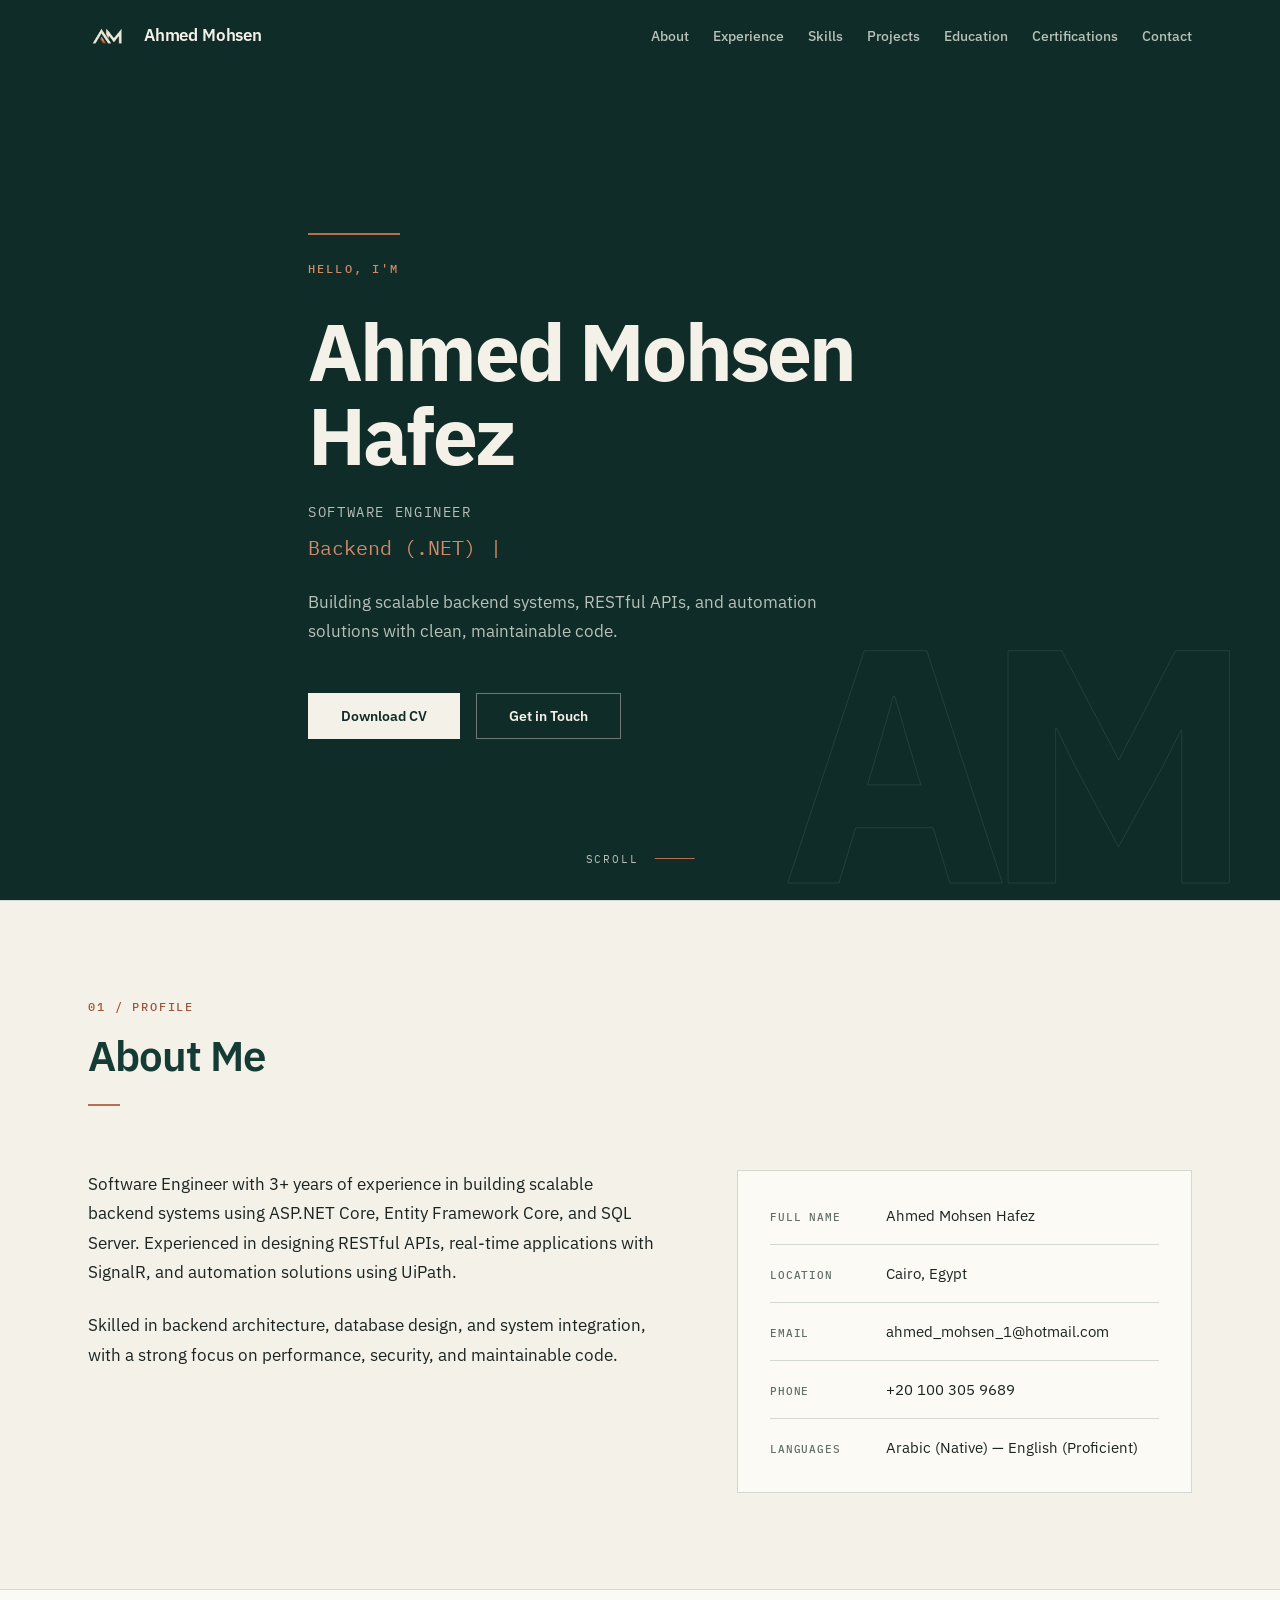
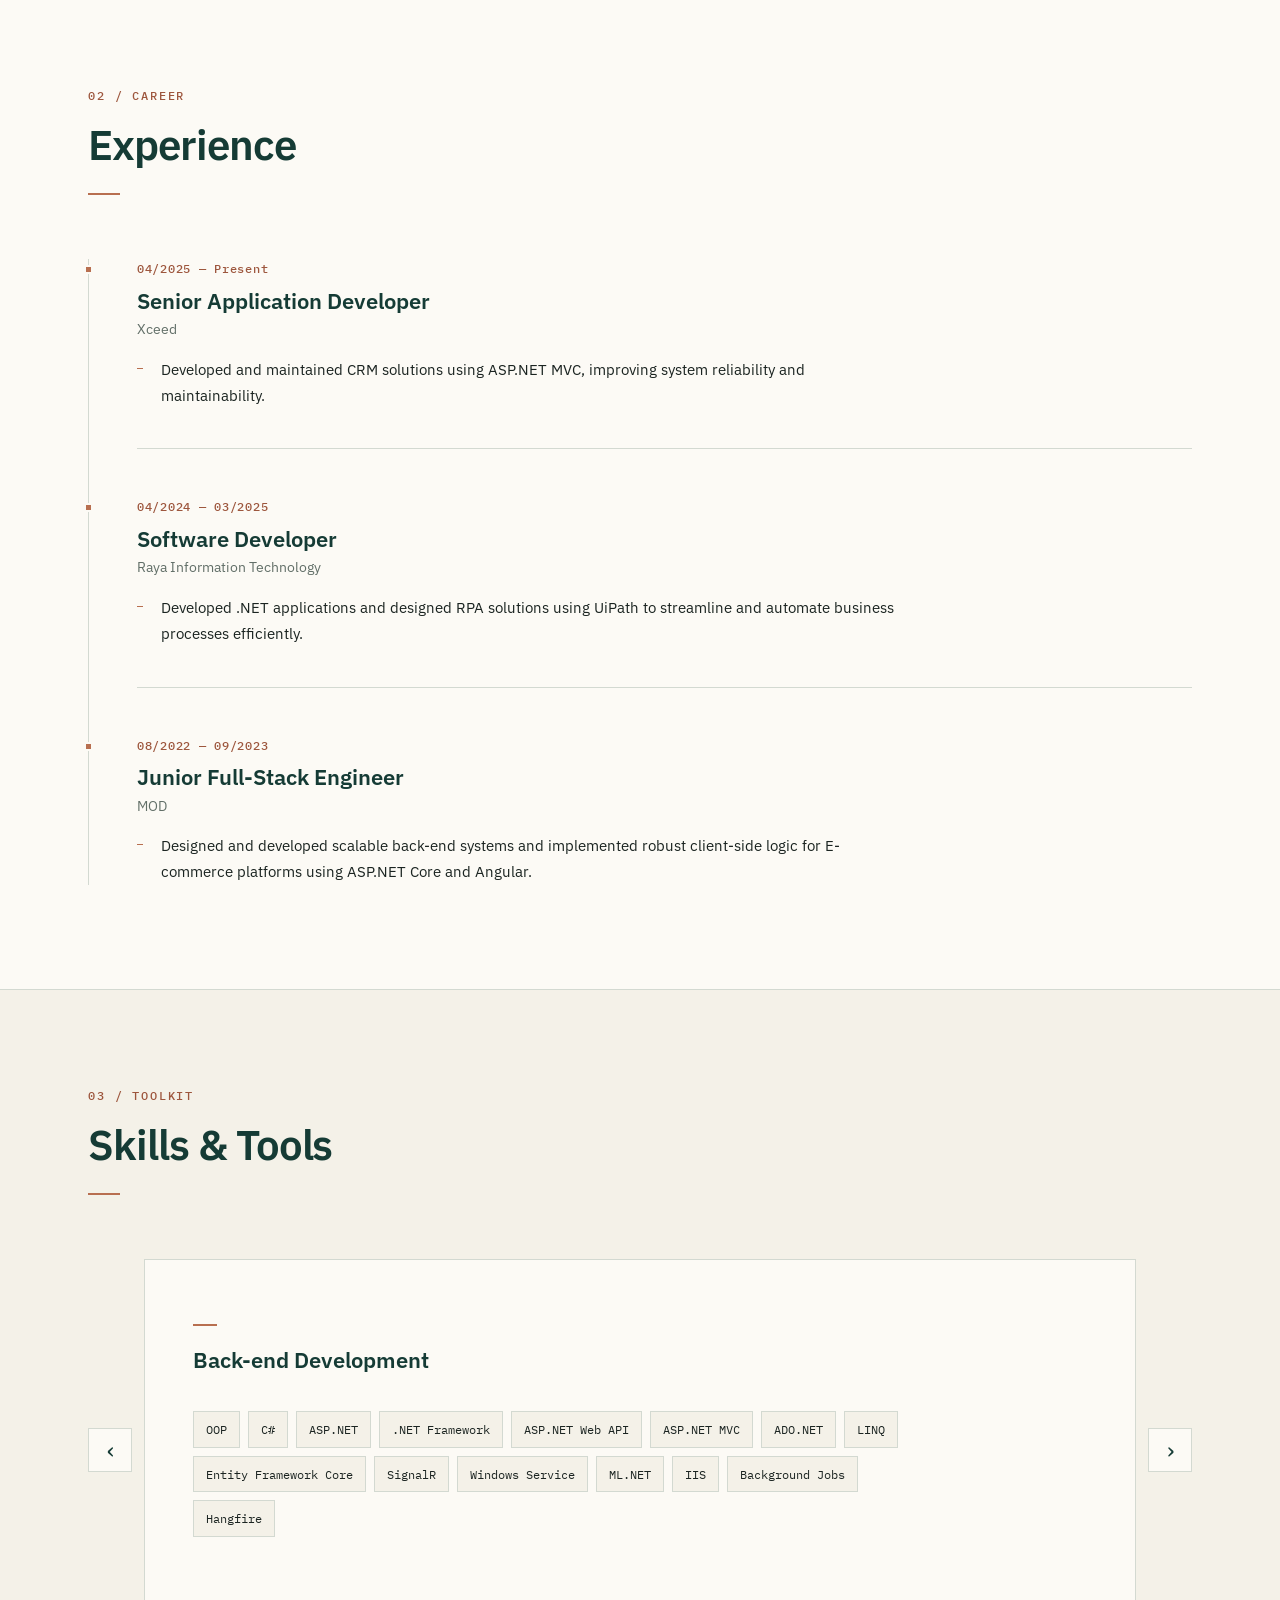
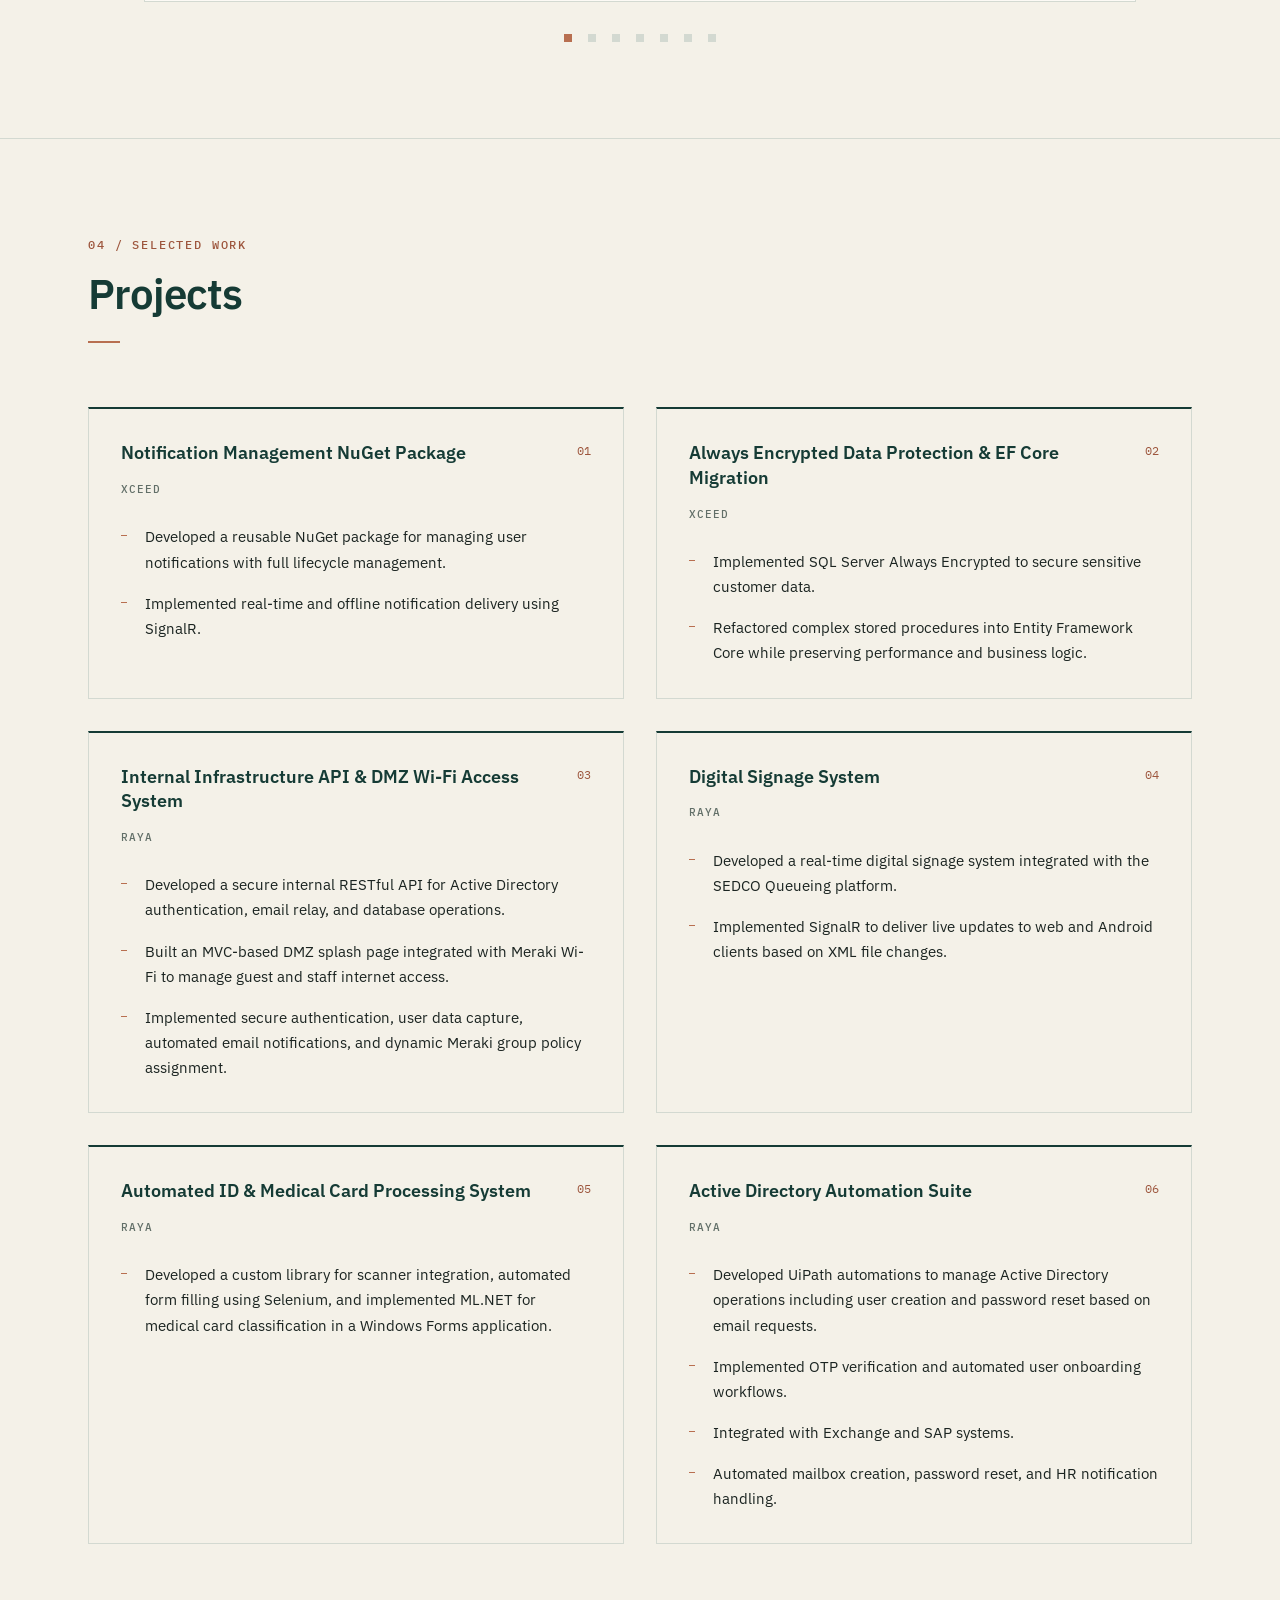
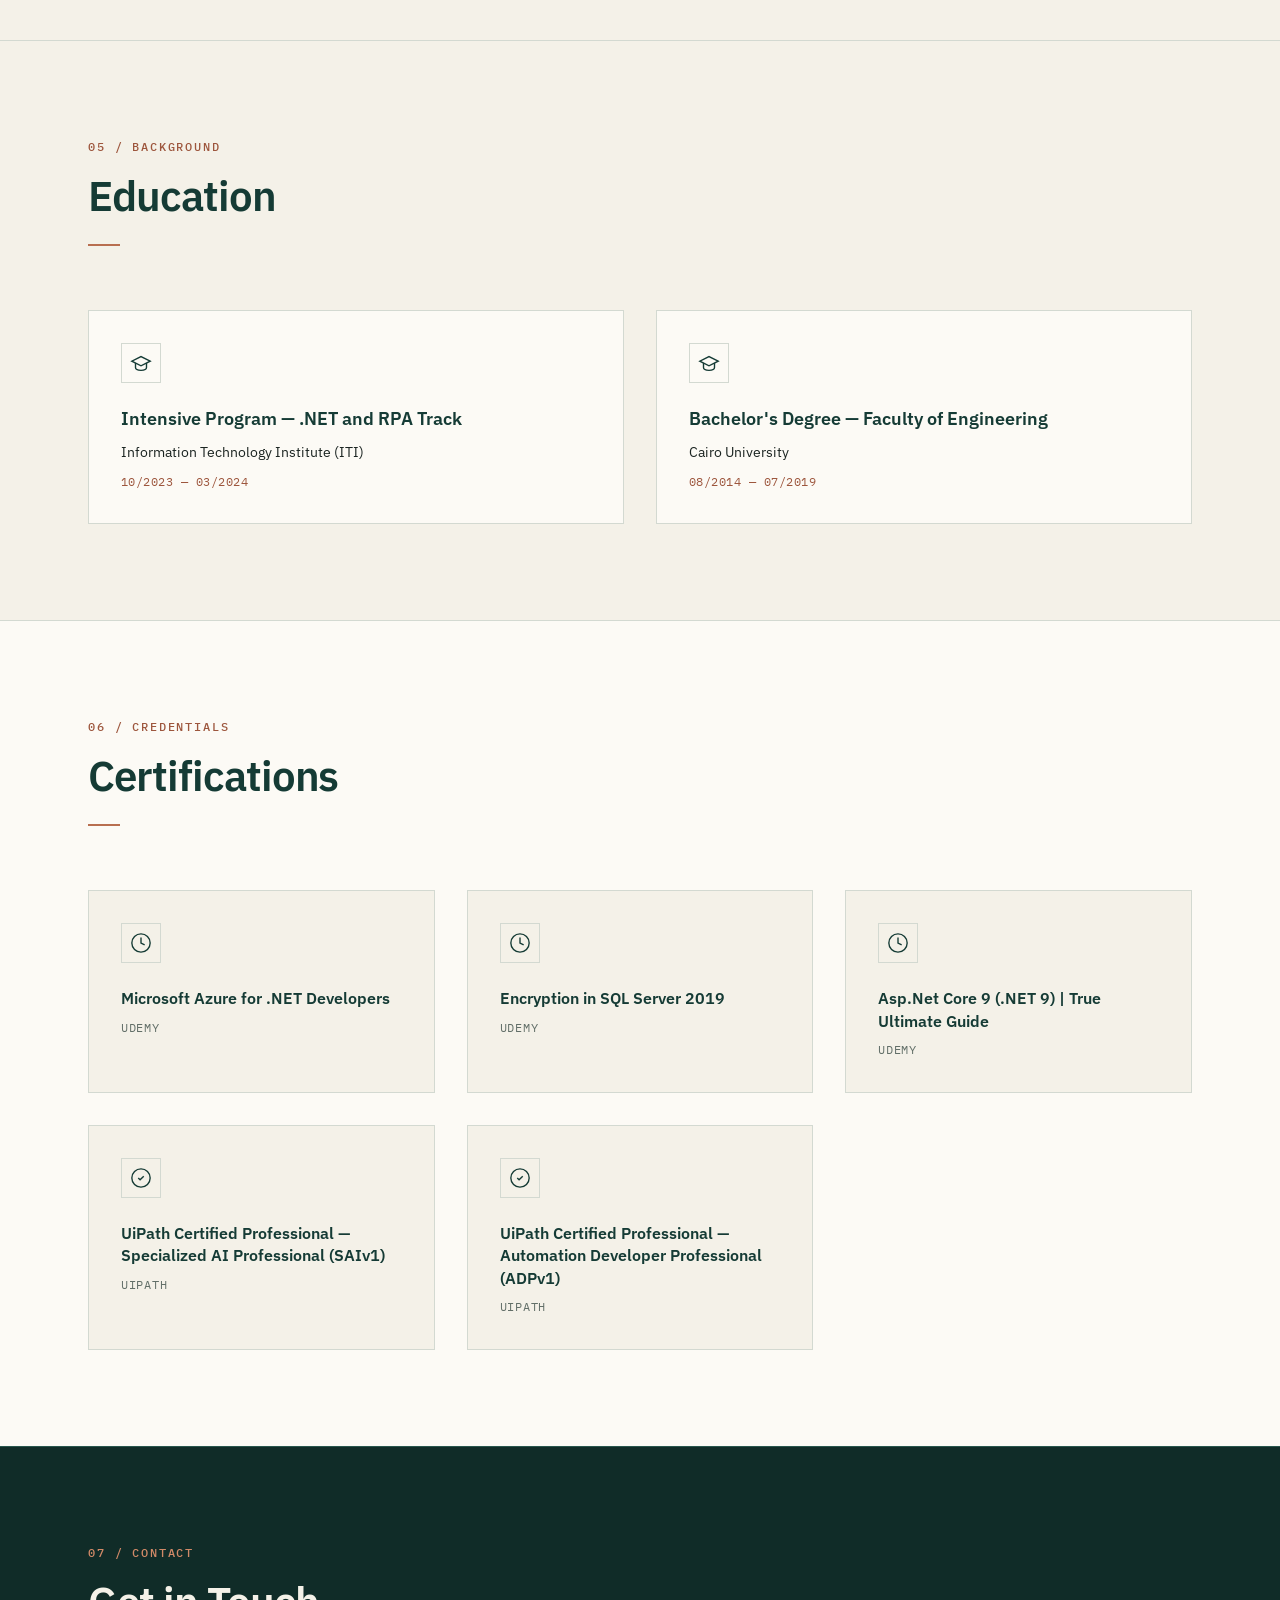
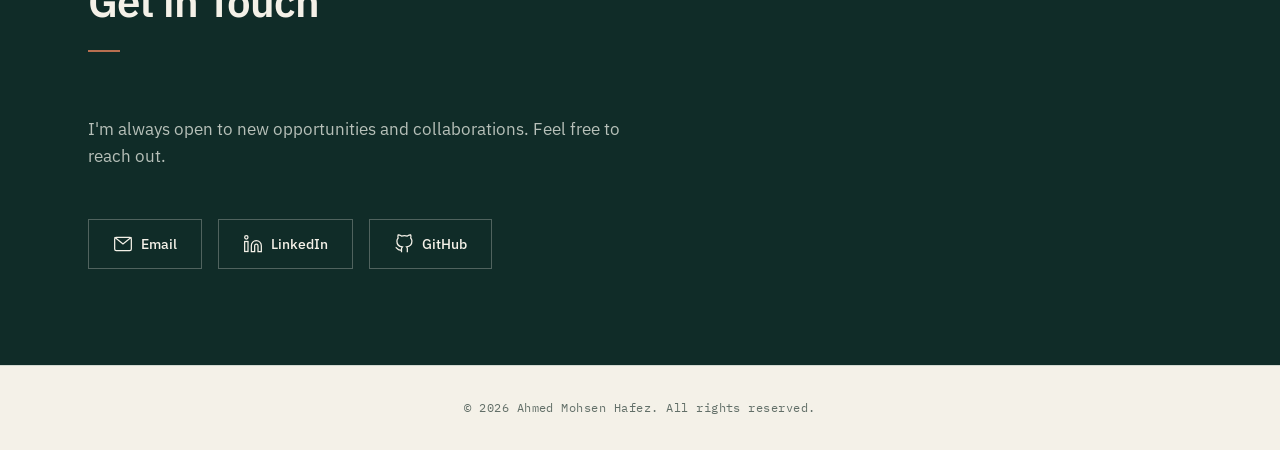
==== Ahmed_Mohsen_Visual_Brand_New_System_Edition/index.html @ e0976f3d "Init" ====
<!DOCTYPE html>
<html lang="en">
<head>
  <meta charset="UTF-8">
  <meta name="viewport" content="width=device-width, initial-scale=1.0">
  <meta name="description" content="Ahmed Mohsen Hafez — Software Engineer | Backend (.NET) portfolio">
  <title>Ahmed Mohsen Hafez | Software Engineer</title>
  <link rel="icon" type="image/x-icon" href="Assets/Images/Logo.ico">
  <link rel="preconnect" href="https://fonts.googleapis.com">
  <link rel="preconnect" href="https://fonts.gstatic.com" crossorigin>
  <link href="https://fonts.googleapis.com/css2?family=IBM+Plex+Mono:wght@400;500&family=IBM+Plex+Sans:wght@400;500;600;700&display=swap" rel="stylesheet">
  <link rel="stylesheet" href="styles.css">
</head>
<body>

  <nav class="nav" role="navigation" aria-label="Main navigation">
    <div class="nav__inner container">
      <a href="#hero" class="nav__logo">
        <img src="Assets/Images/Logo.png" alt="" class="nav__logo-img">
        <span>Ahmed Mohsen</span>
      </a>
      <ul class="nav__links">
        <li><a href="#about" class="nav__link">About</a></li>
        <li><a href="#experience" class="nav__link">Experience</a></li>
        <li><a href="#skills" class="nav__link">Skills</a></li>
        <li><a href="#projects" class="nav__link">Projects</a></li>
        <li><a href="#education" class="nav__link">Education</a></li>
        <li><a href="#certifications" class="nav__link">Certifications</a></li>
        <li><a href="#contact" class="nav__link">Contact</a></li>
      </ul>
      <button class="nav__toggle" aria-label="Toggle navigation menu">
        <span></span><span></span><span></span>
      </button>
    </div>
  </nav>

  <main>
    <section class="hero" id="hero">
      <span class="hero__monogram" aria-hidden="true">AM</span>
      <div class="hero__content container">
        <p class="hero__greeting">Hello, I'm</p>
        <h1 class="hero__name">Ahmed Mohsen Hafez</h1>
        <p class="hero__role hero__role--static">Software Engineer</p>
        <p class="hero__role" id="heroRole">
          <span class="hero__role-text" id="roleText"></span>
          <span class="hero__cursor" aria-hidden="true">|</span>
        </p>
        <p class="hero__tagline">Building scalable backend systems, RESTful APIs, and automation solutions with clean, maintainable code.</p>
        <div class="hero__actions">
          <a href="Assets/Ahmed_Mohsen_Resume.pdf" class="btn btn--primary" id="downloadCV">Download CV</a>
          <a href="#contact" class="btn btn--outline">Get in Touch</a>
        </div>
      </div>
      <div class="hero__scroll" aria-hidden="true">
        <span>Scroll</span>
        <div class="hero__scroll-line"></div>
      </div>
    </section>

    <section class="section about" id="about">
      <div class="container">
        <div class="section__heading">
          <p class="section__eyebrow">01 / Profile</p>
          <h2 class="section__title">About Me</h2>
        </div>
        <div class="about__content">
          <div class="about__text">
            <p>Software Engineer with 3+ years of experience in building scalable backend systems using ASP.NET Core, Entity Framework Core, and SQL Server. Experienced in designing RESTful APIs, real-time applications with SignalR, and automation solutions using UiPath.</p>
            <p>Skilled in backend architecture, database design, and system integration, with a strong focus on performance, security, and maintainable code.</p>
          </div>
          <ul class="about__info">
            <li><span class="about__label">Full Name</span><span>Ahmed Mohsen Hafez</span></li>
            <li><span class="about__label">Location</span><span>Cairo, Egypt</span></li>
            <li><span class="about__label">Email</span><span>ahmed_mohsen_1@hotmail.com</span></li>
            <li><span class="about__label">Phone</span><span>+20 100 305 9689</span></li>
            <li><span class="about__label">Languages</span><span>Arabic (Native) &mdash; English (Proficient)</span></li>
          </ul>
        </div>
      </div>
    </section>

    <section class="section experience" id="experience">
      <div class="container">
        <div class="section__heading">
          <p class="section__eyebrow">02 / Career</p>
          <h2 class="section__title">Experience</h2>
        </div>
        <div class="timeline" id="timeline">
          <div class="timeline__item">
            <div class="timeline__marker"></div>
            <div class="timeline__content">
              <p class="timeline__period">04/2025 — Present</p>
              <h3 class="timeline__role">Senior Application Developer</h3>
              <p class="timeline__org">Xceed</p>
              <ul class="timeline__desc">
                <li>Developed and maintained CRM solutions using ASP.NET MVC, improving system reliability and maintainability.</li>
              </ul>
            </div>
          </div>
          <div class="timeline__item">
            <div class="timeline__marker"></div>
            <div class="timeline__content">
              <p class="timeline__period">04/2024 — 03/2025</p>
              <h3 class="timeline__role">Software Developer</h3>
              <p class="timeline__org">Raya Information Technology</p>
              <ul class="timeline__desc">
                <li>Developed .NET applications and designed RPA solutions using UiPath to streamline and automate business processes efficiently.</li>
              </ul>
            </div>
          </div>
          <div class="timeline__item">
            <div class="timeline__marker"></div>
            <div class="timeline__content">
              <p class="timeline__period">08/2022 — 09/2023</p>
              <h3 class="timeline__role">Junior Full-Stack Engineer</h3>
              <p class="timeline__org">MOD</p>
              <ul class="timeline__desc">
                <li>Designed and developed scalable back-end systems and implemented robust client-side logic for E-commerce platforms using ASP.NET Core and Angular.</li>
              </ul>
            </div>
          </div>
        </div>
      </div>
    </section>

    <section class="section skills" id="skills">
      <div class="container">
        <div class="section__heading">
          <p class="section__eyebrow">03 / Toolkit</p>
          <h2 class="section__title">Skills &amp; Tools</h2>
        </div>
        <div class="skills__carousel" id="skillsCarousel">
          <button class="skills__arrow skills__arrow--prev" aria-label="Previous skill category">&#8249;</button>
          <div class="skills__viewport">
          <div class="skills__track" id="skillsTrack">
            <div class="skills__slide" data-index="0">
              <h3 class="skills__slide-title">Back-end Development</h3>
              <div class="skills__tags">
                <span class="skill__tag">OOP</span>
                <span class="skill__tag">C#</span>
                <span class="skill__tag">ASP.NET</span>
                <span class="skill__tag">.NET Framework</span>
                <span class="skill__tag">ASP.NET Web API</span>
                <span class="skill__tag">ASP.NET MVC</span>
                <span class="skill__tag">ADO.NET</span>
                <span class="skill__tag">LINQ</span>
                <span class="skill__tag">Entity Framework Core</span>
                <span class="skill__tag">SignalR</span>
                <span class="skill__tag">Windows Service</span>
                <span class="skill__tag">ML.NET</span>
                <span class="skill__tag">IIS</span>
                <span class="skill__tag">Background Jobs</span>
                <span class="skill__tag">Hangfire</span>
              </div>
            </div>
            <div class="skills__slide" data-index="1">
              <h3 class="skills__slide-title">Automation</h3>
              <div class="skills__tags">
                <span class="skill__tag">RPA</span>
                <span class="skill__tag">UiPath</span>
                <span class="skill__tag">UiPath AI Center</span>
                <span class="skill__tag">UiPath Document Understanding</span>
              </div>
            </div>
            <div class="skills__slide" data-index="2">
              <h3 class="skills__slide-title">Front-end Development</h3>
              <div class="skills__tags">
                <span class="skill__tag">HTML &amp; HTML5</span>
                <span class="skill__tag">CSS &amp; CSS3</span>
                <span class="skill__tag">JavaScript</span>
                <span class="skill__tag">jQuery</span>
                <span class="skill__tag">TypeScript</span>
                <span class="skill__tag">Bootstrap</span>
                <span class="skill__tag">Angular</span>
              </div>
            </div>
            <div class="skills__slide" data-index="3">
              <h3 class="skills__slide-title">Version Control</h3>
              <div class="skills__tags">
                <span class="skill__tag">Git</span>
                <span class="skill__tag">GitHub</span>
                <span class="skill__tag">Azure DevOps</span>
              </div>
            </div>
            <div class="skills__slide" data-index="4">
              <h3 class="skills__slide-title">Database</h3>
              <div class="skills__tags">
                <span class="skill__tag">Transact-SQL (T-SQL)</span>
                <span class="skill__tag">ANSI SQL</span>
                <span class="skill__tag">Microsoft SQL Server</span>
                <span class="skill__tag">SQLite</span>
                <span class="skill__tag">Redis</span>
                <span class="skill__tag">SSIS</span>
                <span class="skill__tag">SSRS</span>
                <span class="skill__tag">Azure SQL</span>
                <span class="skill__tag">Azure Cosmos DB</span>
              </div>
            </div>
            <div class="skills__slide" data-index="5">
              <h3 class="skills__slide-title">Others &amp; Tools</h3>
              <div class="skills__tags">
                <span class="skill__tag">CI / CD</span>
                <span class="skill__tag">GitHub Actions</span>
                <span class="skill__tag">Docker</span>
                <span class="skill__tag">Docker Compose</span>
                <span class="skill__tag">JSON</span>
                <span class="skill__tag">XML</span>
                <span class="skill__tag">YAML</span>
                <span class="skill__tag">Swagger</span>
                <span class="skill__tag">Postman</span>
              </div>
            </div>
            <div class="skills__slide" data-index="6">
              <h3 class="skills__slide-title">Soft Skills</h3>
              <div class="skills__tags">
                <span class="skill__tag">Bias for Action</span>
                <span class="skill__tag">Leadership</span>
                <span class="skill__tag">Communication Skills</span>
                <span class="skill__tag">Teamwork</span>
              </div>
            </div>
          </div>
          </div>
          <button class="skills__arrow skills__arrow--next" aria-label="Next skill category">&#8250;</button>
          <div class="skills__dots" id="skillsDots"></div>
        </div>
      </div>
    </section>

    <section class="section projects" id="projects">
      <div class="container">
        <div class="section__heading">
          <p class="section__eyebrow">04 / Selected work</p>
          <h2 class="section__title">Projects</h2>
        </div>
        <div class="projects__grid" id="projectsGrid">
          <div class="project__card">
            <div class="project__header">
              <h3 class="project__title">Notification Management NuGet Package</h3>
              <span class="project__org">Xceed</span>
            </div>
            <ul class="project__desc">
              <li>Developed a reusable NuGet package for managing user notifications with full lifecycle management.</li>
              <li>Implemented real-time and offline notification delivery using SignalR.</li>
            </ul>
          </div>
          <div class="project__card">
            <div class="project__header">
              <h3 class="project__title">Always Encrypted Data Protection &amp; EF Core Migration</h3>
              <span class="project__org">Xceed</span>
            </div>
            <ul class="project__desc">
              <li>Implemented SQL Server Always Encrypted to secure sensitive customer data.</li>
              <li>Refactored complex stored procedures into Entity Framework Core while preserving performance and business logic.</li>
            </ul>
          </div>
          <div class="project__card">
            <div class="project__header">
              <h3 class="project__title">Internal Infrastructure API &amp; DMZ Wi-Fi Access System</h3>
              <span class="project__org">Raya</span>
            </div>
            <ul class="project__desc">
              <li>Developed a secure internal RESTful API for Active Directory authentication, email relay, and database operations.</li>
              <li>Built an MVC-based DMZ splash page integrated with Meraki Wi-Fi to manage guest and staff internet access.</li>
              <li>Implemented secure authentication, user data capture, automated email notifications, and dynamic Meraki group policy assignment.</li>
            </ul>
          </div>
          <div class="project__card">
            <div class="project__header">
              <h3 class="project__title">Digital Signage System</h3>
              <span class="project__org">Raya</span>
            </div>
            <ul class="project__desc">
              <li>Developed a real-time digital signage system integrated with the SEDCO Queueing platform.</li>
              <li>Implemented SignalR to deliver live updates to web and Android clients based on XML file changes.</li>
            </ul>
          </div>
          <div class="project__card">
            <div class="project__header">
              <h3 class="project__title">Automated ID &amp; Medical Card Processing System</h3>
              <span class="project__org">Raya</span>
            </div>
            <ul class="project__desc">
              <li>Developed a custom library for scanner integration, automated form filling using Selenium, and implemented ML.NET for medical card classification in a Windows Forms application.</li>
            </ul>
          </div>
          <div class="project__card">
            <div class="project__header">
              <h3 class="project__title">Active Directory Automation Suite</h3>
              <span class="project__org">Raya</span>
            </div>
            <ul class="project__desc">
              <li>Developed UiPath automations to manage Active Directory operations including user creation and password reset based on email requests.</li>
              <li>Implemented OTP verification and automated user onboarding workflows.</li>
              <li>Integrated with Exchange and SAP systems.</li>
              <li>Automated mailbox creation, password reset, and HR notification handling.</li>
            </ul>
          </div>
        </div>
      </div>
    </section>

    <section class="section education" id="education">
      <div class="container">
        <div class="section__heading">
          <p class="section__eyebrow">05 / Background</p>
          <h2 class="section__title">Education</h2>
        </div>
        <div class="edu__grid" id="eduGrid">
          <div class="edu__card">
            <div class="edu__icon">
              <svg viewBox="0 0 24 24" fill="none" stroke="currentColor" stroke-width="1.5"><path d="M22 10l-10-5L2 10l10 5 10-5z"/><path d="M6 12v5c0 1.657 2.686 3 6 3s6-1.343 6-3v-5"/></svg>
            </div>
            <h3 class="edu__title">Intensive Program — .NET and RPA Track</h3>
            <p class="edu__inst">Information Technology Institute (ITI)</p>
            <p class="edu__period">10/2023 — 03/2024</p>
          </div>
          <div class="edu__card">
            <div class="edu__icon">
              <svg viewBox="0 0 24 24" fill="none" stroke="currentColor" stroke-width="1.5"><path d="M22 10l-10-5L2 10l10 5 10-5z"/><path d="M6 12v5c0 1.657 2.686 3 6 3s6-1.343 6-3v-5"/></svg>
            </div>
            <h3 class="edu__title">Bachelor's Degree — Faculty of Engineering</h3>
            <p class="edu__inst">Cairo University</p>
            <p class="edu__period">08/2014 — 07/2019</p>
          </div>
        </div>
      </div>
    </section>

    <section class="section certifications" id="certifications">
      <div class="container">
        <div class="section__heading">
          <p class="section__eyebrow">06 / Credentials</p>
          <h2 class="section__title">Certifications</h2>
        </div>
        <div class="certs__grid" id="certsGrid">
          <a href="https://www.udemy.com/certificate/UC-9dbff196-f7f2-4638-89dc-479365efe8ba" target="_blank" rel="noopener noreferrer" class="cert__card">
            <div class="cert__icon">
              <svg viewBox="0 0 24 24" fill="none" stroke="currentColor" stroke-width="1.5"><path d="M12 6v6l4 2"/><path d="M12 2a10 10 0 110 20 10 10 0 010-20z"/></svg>
            </div>
            <h3 class="cert__title">Microsoft Azure for .NET Developers</h3>
            <p class="cert__issuer">Udemy</p>
          </a>
          <a href="https://www.udemy.com/certificate/UC-4a0b9e8a-fe86-4cf2-9132-14ac41fb98cb/" target="_blank" rel="noopener noreferrer" class="cert__card">
            <div class="cert__icon">
              <svg viewBox="0 0 24 24" fill="none" stroke="currentColor" stroke-width="1.5"><path d="M12 6v6l4 2"/><path d="M12 2a10 10 0 110 20 10 10 0 010-20z"/></svg>
            </div>
            <h3 class="cert__title">Encryption in SQL Server 2019</h3>
            <p class="cert__issuer">Udemy</p>
          </a>
          <a href="https://www.udemy.com/certificate/UC-ec140a5f-6b40-4955-87a1-1eae6342baf0" target="_blank" rel="noopener noreferrer" class="cert__card">
            <div class="cert__icon">
              <svg viewBox="0 0 24 24" fill="none" stroke="currentColor" stroke-width="1.5"><path d="M12 6v6l4 2"/><path d="M12 2a10 10 0 110 20 10 10 0 010-20z"/></svg>
            </div>
            <h3 class="cert__title">Asp.Net Core 9 (.NET 9) | True Ultimate Guide</h3>
            <p class="cert__issuer">Udemy</p>
          </a>
          <a href="https://credentials.uipath.com/e3c2d8e0-fc15-4bc6-8202-ccc4a219da20" target="_blank" rel="noopener noreferrer" class="cert__card">
            <div class="cert__icon">
              <svg viewBox="0 0 24 24" fill="none" stroke="currentColor" stroke-width="1.5"><path d="M9 12l2 2 4-4"/><path d="M12 2a10 10 0 110 20 10 10 0 010-20z"/></svg>
            </div>
            <h3 class="cert__title">UiPath Certified Professional — Specialized AI Professional (SAIv1)</h3>
            <p class="cert__issuer">UiPath</p>
          </a>
          <a href="https://credentials.uipath.com/d094ea28-15bf-4942-b8ef-ac168d97451f" target="_blank" rel="noopener noreferrer" class="cert__card">
            <div class="cert__icon">
              <svg viewBox="0 0 24 24" fill="none" stroke="currentColor" stroke-width="1.5"><path d="M9 12l2 2 4-4"/><path d="M12 2a10 10 0 110 20 10 10 0 010-20z"/></svg>
            </div>
            <h3 class="cert__title">UiPath Certified Professional — Automation Developer Professional (ADPv1)</h3>
            <p class="cert__issuer">UiPath</p>
          </a>
        </div>
      </div>
    </section>

    <section class="section contact" id="contact">
      <div class="container">
        <div class="section__heading">
          <p class="section__eyebrow">07 / Contact</p>
          <h2 class="section__title">Get in Touch</h2>
        </div>
        <p class="contact__text">I'm always open to new opportunities and collaborations. Feel free to reach out.</p>
        <div class="contact__links">
          <a href="mailto:ahmed_mohsen_1@hotmail.com" class="contact__link" aria-label="Email">
            <svg viewBox="0 0 24 24" fill="none" stroke="currentColor" stroke-width="1.5"><rect x="2" y="4" width="20" height="16" rx="2"/><path d="M22 4l-10 8L2 4"/></svg>
            <span>Email</span>
          </a>
          <a href="https://www.linkedin.com/in/ahmedmohsen12340" target="_blank" rel="noopener noreferrer" class="contact__link" aria-label="LinkedIn">
            <svg viewBox="0 0 24 24" fill="none" stroke="currentColor" stroke-width="1.5"><path d="M16 8a6 6 0 016 6v7h-4v-7a2 2 0 00-2-2 2 2 0 00-2 2v7h-4v-7a6 6 0 016-6z"/><rect x="2" y="9" width="4" height="12"/><circle cx="4" cy="4" r="2"/></svg>
            <span>LinkedIn</span>
          </a>
          <a href="https://github.com/ahmedmohsen12340" target="_blank" rel="noopener noreferrer" class="contact__link" aria-label="GitHub">
            <svg viewBox="0 0 24 24" fill="none" stroke="currentColor" stroke-width="1.5"><path d="M9 19c-5 1.5-5-2.5-7-3m14 6v-3.87a3.37 3.37 0 00-.94-2.61c3.14-.35 6.44-1.54 6.44-7A5.44 5.44 0 0020 4.77 5.07 5.07 0 0019.91 1S18.73.65 16 2.48a13.38 13.38 0 00-7 0C6.27.65 5.09 1 5.09 1A5.07 5.07 0 005 4.77a5.44 5.44 0 00-1.5 3.78c0 5.42 3.3 6.61 6.44 7A3.37 3.37 0 009 18.13V22"/></svg>
            <span>GitHub</span>
          </a>
        </div>
      </div>
    </section>
  </main>

  <button class="back-to-top" id="backToTop" aria-label="Back to top">
    <svg viewBox="0 0 24 24" fill="none" stroke="currentColor" stroke-width="2">
      <path d="M18 15l-6-6-6 6"/>
    </svg>
  </button>

  <footer class="footer">
    <div class="container">
      <p>&copy; <span id="year"></span> Ahmed Mohsen Hafez. All rights reserved.</p>
    </div>
  </footer>

  <script src="app.js"></script>
</body>
</html>
---- Ahmed_Mohsen_Visual_Brand_New_System_Edition/styles.css ----
/* ============================================================
   Ahmed Mohsen — Visual Brand System Edition
   ============================================================ */

:root {
  --evergreen: #153B35;
  --deep-pine: #102C28;
  --mid-pine: #28564D;
  --parchment: #F4F1E8;
  --ivory: #FCFAF5;
  --ink: #1B2421;
  --burnt-copper: #B86F50;
  --copper-ink: #9D563D;
  --copper-light: #D18A68;
  --fog: #E6E9E2;
  --pale-green: #DCE7E0;
  --muted-text: #626F68;
  --line: #D3D9D1;
  --dark-surface: #202B27;
  --dark-raised: #293833;
  --muted-on-dark: #B7C0B9;

  --font-sans: 'IBM Plex Sans', Arial, Helvetica, sans-serif;
  --font-mono: 'IBM Plex Mono', Consolas, Menlo, monospace;

  --space-1: 8px;
  --space-2: 16px;
  --space-3: 24px;
  --space-4: 32px;
  --space-5: 48px;
  --space-6: 64px;
  --space-7: 80px;
  --space-8: 96px;

  --max-width: 1200px;
  --nav-height: 72px;

  --transition: 240ms ease;
}

*,
*::before,
*::after {
  margin: 0;
  padding: 0;
  box-sizing: border-box;
}

html {
  scroll-behavior: smooth;
  scroll-padding-top: var(--nav-height);
}

body {
  font-family: var(--font-sans);
  background-color: var(--parchment);
  color: var(--ink);
  font-size: 16px;
  line-height: 1.65;
  -webkit-font-smoothing: antialiased;
  -moz-osx-font-smoothing: grayscale;
  overflow-x: hidden;
}

img {
  max-width: 100%;
  display: block;
}

a {
  color: inherit;
  text-decoration: none;
}

ul {
  list-style: none;
}

button {
  font: inherit;
}

.container {
  width: 100%;
  max-width: var(--max-width);
  margin: 0 auto;
  padding: 0 var(--space-5);
}

/* ============================================================
   Navigation
   ============================================================ */

.nav {
  position: fixed;
  top: 0;
  left: 0;
  right: 0;
  z-index: 100;
  height: var(--nav-height);
  background: var(--deep-pine);
  border-bottom: 1px solid transparent;
  transition: border-color var(--transition);
}

.nav--scrolled {
  border-bottom-color: var(--mid-pine);
}

.nav__inner {
  display: flex;
  align-items: center;
  justify-content: space-between;
  height: 100%;
  gap: var(--space-4);
}

.nav__logo {
  display: inline-flex;
  align-items: center;
  gap: var(--space-2);
  font-size: 1.05rem;
  font-weight: 600;
  letter-spacing: -0.01em;
  color: var(--parchment);
  white-space: nowrap;
}

.nav__logo-img {
  width: 40px;
  height: 40px;
  flex-shrink: 0;
  object-fit: contain;
}

.nav__links {
  display: flex;
  align-items: center;
  gap: var(--space-3);
}

.nav__link {
  position: relative;
  font-size: 0.875rem;
  font-weight: 500;
  color: var(--muted-on-dark);
  padding: 4px 0;
  transition: color var(--transition);
}

.nav__link::after {
  content: '';
  position: absolute;
  bottom: 0;
  left: 0;
  width: 0;
  height: 1px;
  background: var(--copper-light);
  transition: width var(--transition);
}

.nav__link:hover,
.nav__link--active {
  color: var(--parchment);
}

.nav__link:hover::after,
.nav__link--active::after {
  width: 100%;
}

.nav__toggle {
  display: none;
  flex-direction: column;
  gap: 5px;
  background: none;
  border: 1px solid var(--mid-pine);
  padding: 9px;
  cursor: pointer;
}

.nav__toggle span {
  display: block;
  width: 22px;
  height: 1px;
  background: var(--parchment);
  transition: transform var(--transition);
}

/* ============================================================
   Hero
   ============================================================ */

.hero {
  position: relative;
  min-height: 100vh;
  display: flex;
  align-items: center;
  overflow: hidden;
  padding: calc(var(--nav-height) + var(--space-8)) 0 var(--space-8);
  background: var(--deep-pine);
  color: var(--parchment);
}

.hero__content {
  position: relative;
  z-index: 1;
  max-width: 760px;
}

.hero__greeting {
  font-family: var(--font-mono);
  font-size: 0.75rem;
  font-weight: 500;
  letter-spacing: 0.18em;
  text-transform: uppercase;
  color: var(--copper-light);
  margin-bottom: var(--space-4);
  padding-top: var(--space-3);
  border-top: 2px solid var(--burnt-copper);
  display: inline-block;
}

.hero__name {
  font-size: clamp(2.75rem, 7vw, 5rem);
  font-weight: 700;
  line-height: 1.04;
  letter-spacing: -0.035em;
  margin-bottom: var(--space-3);
  color: var(--parchment);
}

.hero__role {
  font-family: var(--font-mono);
  font-size: clamp(1rem, 2vw, 1.25rem);
  font-weight: 400;
  color: var(--copper-light);
  margin-bottom: var(--space-3);
  min-height: 1.6em;
}

.hero__role--static {
  color: var(--muted-on-dark);
  font-size: 0.85rem;
  letter-spacing: 0.12em;
  text-transform: uppercase;
  margin-bottom: var(--space-1);
}

.hero__role-text {
  display: inline;
}

.hero__cursor {
  display: inline-block;
  margin-left: 2px;
  font-weight: 400;
  animation: cursorBlink 0.8s step-end infinite;
}

@keyframes cursorBlink {
  0%, 100% { opacity: 1; }
  50% { opacity: 0; }
}

.hero__tagline {
  max-width: 560px;
  font-size: 1.05rem;
  line-height: 1.7;
  color: var(--muted-on-dark);
  margin-bottom: var(--space-5);
}

.hero__actions {
  display: flex;
  gap: var(--space-2);
  flex-wrap: wrap;
}

.hero__monogram {
  position: absolute;
  right: 4vw;
  bottom: -2vw;
  font-size: clamp(180px, 26vw, 400px);
  font-weight: 700;
  line-height: 1;
  letter-spacing: -0.08em;
  color: transparent;
  -webkit-text-stroke: 1px rgba(244, 241, 232, 0.09);
  user-select: none;
  pointer-events: none;
}

.hero__scroll {
  position: absolute;
  bottom: var(--space-4);
  left: 50%;
  transform: translateX(-50%);
  display: flex;
  align-items: center;
  gap: var(--space-2);
  font-family: var(--font-mono);
  font-size: 0.7rem;
  letter-spacing: 0.16em;
  text-transform: uppercase;
  color: var(--muted-on-dark);
}

.hero__scroll-line {
  width: 40px;
  height: 1px;
  background: var(--burnt-copper);
}

/* ============================================================
   Buttons
   ============================================================ */

.btn {
  display: inline-flex;
  align-items: center;
  justify-content: center;
  min-height: 46px;
  padding: 0 var(--space-4);
  font-size: 0.9rem;
  font-weight: 600;
  border: 1px solid transparent;
  transition: background-color var(--transition), color var(--transition), border-color var(--transition);
}

.btn--primary {
  background: var(--parchment);
  color: var(--deep-pine);
  border-color: var(--parchment);
}

.btn--primary:hover {
  background: var(--copper-light);
  border-color: var(--copper-light);
  color: var(--deep-pine);
}

.btn--outline {
  background: transparent;
  color: var(--parchment);
  border-color: rgba(244, 241, 232, 0.4);
}

.btn--outline:hover {
  border-color: var(--parchment);
  color: var(--parchment);
}

/* ============================================================
   Sections
   ============================================================ */

.section {
  padding: var(--space-8) 0;
  border-top: 1px solid var(--line);
  opacity: 0;
  transform: translateY(16px);
  transition: opacity 500ms ease, transform 500ms ease;
}

.section--visible {
  opacity: 1;
  transform: translateY(0);
}

.section--alt,
.experience,
.certifications {
  background: var(--ivory);
}

.section__heading {
  margin-bottom: var(--space-6);
}

.section__eyebrow {
  font-family: var(--font-mono);
  font-size: 0.72rem;
  font-weight: 500;
  letter-spacing: 0.16em;
  text-transform: uppercase;
  color: var(--copper-ink);
  margin-bottom: var(--space-2);
}

.section__title {
  font-size: clamp(1.9rem, 4vw, 2.6rem);
  font-weight: 600;
  line-height: 1.15;
  letter-spacing: -0.025em;
  color: var(--evergreen);
}

.section__title::after {
  content: '';
  display: block;
  width: 32px;
  height: 2px;
  background: var(--burnt-copper);
  margin-top: var(--space-3);
}

/* ============================================================
   About
   ============================================================ */

.about__content {
  display: grid;
  grid-template-columns: 1.25fr 1fr;
  gap: var(--space-7);
  align-items: start;
}

.about__text p {
  font-size: 1.05rem;
  line-height: 1.75;
  color: var(--ink);
  margin-bottom: var(--space-3);
  max-width: 640px;
}

.about__info {
  border: 1px solid var(--line);
  background: var(--ivory);
  padding: var(--space-4);
}

.about__info li {
  display: grid;
  grid-template-columns: 100px 1fr;
  gap: var(--space-2);
  align-items: baseline;
  padding: var(--space-2) 0;
  border-bottom: 1px solid var(--line);
}

.about__info li:last-child {
  border-bottom: 0;
  padding-bottom: 0;
}

.about__info li:first-child {
  padding-top: 0;
}

.about__label {
  font-family: var(--font-mono);
  font-size: 0.7rem;
  font-weight: 500;
  letter-spacing: 0.08em;
  text-transform: uppercase;
  color: var(--muted-text);
}

.about__info span:last-child {
  font-size: 0.95rem;
  color: var(--ink);
  overflow-wrap: break-word;
}

/* ============================================================
   Experience — Timeline
   ============================================================ */

.timeline {
  position: relative;
  padding-left: var(--space-5);
  border-left: 1px solid var(--line);
}

.timeline__item {
  position: relative;
  margin-bottom: var(--space-5);
  opacity: 0;
  transform: translateY(12px);
  transition: opacity var(--transition), transform var(--transition);
}

.timeline__item--visible {
  opacity: 1;
  transform: translateY(0);
}

.timeline__item:last-child {
  margin-bottom: 0;
}

.timeline__marker {
  position: absolute;
  left: calc(-1 * var(--space-5) - 5px);
  top: 6px;
  width: 9px;
  height: 9px;
  background: var(--burnt-copper);
  border: 2px solid var(--ivory);
}

.timeline__content {
  padding-bottom: var(--space-4);
  border-bottom: 1px solid var(--line);
}

.timeline__item:last-child .timeline__content {
  border-bottom: 0;
  padding-bottom: 0;
}

.timeline__period {
  font-family: var(--font-mono);
  font-size: 0.75rem;
  font-weight: 500;
  letter-spacing: 0.06em;
  color: var(--copper-ink);
  margin-bottom: var(--space-1);
}

.timeline__role {
  font-size: 1.35rem;
  font-weight: 600;
  line-height: 1.3;
  color: var(--evergreen);
  margin-bottom: 2px;
}

.timeline__org {
  font-size: 0.9rem;
  color: var(--muted-text);
  margin-bottom: var(--space-2);
}

.timeline__desc {
  padding-left: var(--space-3);
  max-width: 760px;
}

.timeline__desc li {
  position: relative;
  font-size: 0.95rem;
  color: var(--ink);
  margin-bottom: var(--space-1);
  line-height: 1.7;
  list-style: none;
}

.timeline__desc li::before {
  content: '';
  position: absolute;
  left: calc(-1 * var(--space-3));
  top: 11px;
  width: 6px;
  height: 1px;
  background: var(--burnt-copper);
}

/* ============================================================
   Skills — Carousel
   ============================================================ */

.skills__carousel {
  position: relative;
}

.skills__viewport {
  overflow: hidden;
  margin: 0 56px;
}

.skills__track {
  display: flex;
  transition: transform 0.5s ease;
  will-change: transform;
}

.skills__track--no-transition {
  transition: none;
}

.skills__slide {
  min-width: 100%;
  display: flex;
  flex-direction: column;
  justify-content: center;
  padding: var(--space-6) var(--space-5);
  min-height: 340px;
  background: var(--ivory);
  border: 1px solid var(--line);
}

.skills__slide-title {
  font-size: 1.4rem;
  font-weight: 600;
  color: var(--evergreen);
  margin-bottom: var(--space-4);
}

.skills__slide-title::before {
  content: '';
  display: block;
  width: 24px;
  height: 2px;
  background: var(--burnt-copper);
  margin-bottom: var(--space-2);
}

.skills__tags {
  display: flex;
  flex-wrap: wrap;
  gap: var(--space-1);
  max-width: 720px;
}

.skill__tag {
  display: inline-block;
  padding: 7px 12px;
  font-family: var(--font-mono);
  font-size: 0.78rem;
  color: var(--ink);
  background: var(--parchment);
  border: 1px solid var(--line);
  transition: border-color var(--transition), color var(--transition);
  white-space: nowrap;
}

.skill__tag:hover {
  border-color: var(--evergreen);
  color: var(--evergreen);
}

.skills__arrow {
  position: absolute;
  top: 50%;
  transform: translateY(-50%);
  z-index: 2;
  width: 44px;
  height: 44px;
  display: flex;
  align-items: center;
  justify-content: center;
  background: var(--ivory);
  border: 1px solid var(--line);
  color: var(--evergreen);
  font-size: 1.5rem;
  line-height: 1;
  cursor: pointer;
  transition: background-color var(--transition), border-color var(--transition);
}

.skills__arrow:hover {
  background: var(--pale-green);
  border-color: var(--evergreen);
}

.skills__arrow--prev { left: 0; }
.skills__arrow--next { right: 0; }

.skills__dots {
  display: flex;
  justify-content: center;
  gap: var(--space-2);
  margin-top: var(--space-4);
}

.skills__dot {
  width: 8px;
  height: 8px;
  background: var(--line);
  border: none;
  cursor: pointer;
  padding: 0;
  transition: background-color var(--transition);
}

.skills__dot:hover {
  background: var(--mid-pine);
}

.skills__dot--active {
  background: var(--burnt-copper);
}

@keyframes skillEnter {
  from { opacity: 0.4; transform: translateY(8px); }
  to { opacity: 1; transform: translateY(0); }
}

.skills__slide--enter {
  animation: skillEnter 0.35s ease forwards;
}

/* ============================================================
   Projects
   ============================================================ */

.projects__grid {
  display: grid;
  grid-template-columns: repeat(2, 1fr);
  gap: var(--space-4);
  counter-reset: project;
}

.project__card {
  position: relative;
  display: flex;
  flex-direction: column;
  padding: var(--space-4);
  background: var(--parchment);
  border: 1px solid var(--line);
  border-top: 2px solid var(--evergreen);
  counter-increment: project;
}

.project__card::before {
  content: counter(project, decimal-leading-zero);
  position: absolute;
  top: var(--space-4);
  right: var(--space-4);
  font-family: var(--font-mono);
  font-size: 0.75rem;
  color: var(--copper-ink);
}

.project__header {
  margin-bottom: var(--space-3);
  padding-right: var(--space-5);
}

.project__title {
  font-size: 1.1rem;
  font-weight: 600;
  line-height: 1.4;
  color: var(--evergreen);
  margin-bottom: var(--space-1);
}

.project__org {
  display: inline-block;
  font-family: var(--font-mono);
  font-size: 0.7rem;
  font-weight: 500;
  letter-spacing: 0.1em;
  text-transform: uppercase;
  color: var(--muted-text);
}

.project__desc {
  padding-left: var(--space-3);
}

.project__desc li {
  position: relative;
  font-size: 0.925rem;
  color: var(--ink);
  margin-bottom: var(--space-2);
  line-height: 1.7;
  list-style: none;
}

.project__desc li:last-child {
  margin-bottom: 0;
}

.project__desc li::before {
  content: '';
  position: absolute;
  left: calc(-1 * var(--space-3));
  top: 11px;
  width: 6px;
  height: 1px;
  background: var(--burnt-copper);
}

/* ============================================================
   Education
   ============================================================ */

.edu__grid {
  display: grid;
  grid-template-columns: repeat(2, 1fr);
  gap: var(--space-4);
}

.edu__card {
  display: flex;
  flex-direction: column;
  align-items: flex-start;
  padding: var(--space-4);
  background: var(--ivory);
  border: 1px solid var(--line);
}

.edu__icon {
  width: 40px;
  height: 40px;
  display: flex;
  align-items: center;
  justify-content: center;
  border: 1px solid var(--line);
  margin-bottom: var(--space-3);
  color: var(--evergreen);
}

.edu__icon svg {
  width: 22px;
  height: 22px;
}

.edu__title {
  font-size: 1.1rem;
  font-weight: 600;
  line-height: 1.4;
  color: var(--evergreen);
  margin-bottom: var(--space-1);
}

.edu__inst {
  font-size: 0.9rem;
  color: var(--ink);
  margin-bottom: var(--space-1);
}

.edu__period {
  font-family: var(--font-mono);
  font-size: 0.75rem;
  letter-spacing: 0.04em;
  color: var(--copper-ink);
}

/* ============================================================
   Certifications
   ============================================================ */

.certs__grid {
  display: grid;
  grid-template-columns: repeat(auto-fill, minmax(280px, 1fr));
  gap: var(--space-4);
}

.cert__card {
  display: flex;
  flex-direction: column;
  align-items: flex-start;
  padding: var(--space-4);
  background: var(--parchment);
  border: 1px solid var(--line);
  transition: border-color var(--transition), background-color var(--transition);
}

.cert__card:hover {
  border-color: var(--evergreen);
  background: var(--pale-green);
}

.cert__icon {
  width: 40px;
  height: 40px;
  display: flex;
  align-items: center;
  justify-content: center;
  border: 1px solid var(--line);
  margin-bottom: var(--space-3);
  color: var(--evergreen);
}

.cert__icon svg {
  width: 22px;
  height: 22px;
}

.cert__title {
  font-size: 1rem;
  font-weight: 600;
  line-height: 1.4;
  color: var(--evergreen);
  margin-bottom: var(--space-1);
}

.cert__issuer {
  font-family: var(--font-mono);
  font-size: 0.75rem;
  letter-spacing: 0.06em;
  text-transform: uppercase;
  color: var(--muted-text);
}

/* ============================================================
   Contact
   ============================================================ */

.contact {
  background: var(--deep-pine);
  color: var(--parchment);
  border-top-color: var(--mid-pine);
}

.contact .section__eyebrow {
  color: var(--copper-light);
}

.contact .section__title {
  color: var(--parchment);
}

.contact__text {
  max-width: 560px;
  font-size: 1.05rem;
  color: var(--muted-on-dark);
  margin-bottom: var(--space-5);
}

.contact__links {
  display: flex;
  gap: var(--space-2);
  flex-wrap: wrap;
}

.contact__link {
  display: inline-flex;
  align-items: center;
  gap: var(--space-1);
  padding: 12px var(--space-3);
  border: 1px solid rgba(244, 241, 232, 0.28);
  font-size: 0.9rem;
  font-weight: 500;
  color: var(--parchment);
  transition: border-color var(--transition), background-color var(--transition);
}

.contact__link svg {
  width: 20px;
  height: 20px;
}

.contact__link:hover {
  border-color: var(--copper-light);
  background: var(--dark-raised);
  color: var(--copper-light);
}

/* ============================================================
   Footer
   ============================================================ */

.footer {
  padding: var(--space-4) 0;
  background: var(--parchment);
  border-top: 1px solid var(--line);
  text-align: center;
}

.footer p {
  font-family: var(--font-mono);
  font-size: 0.75rem;
  letter-spacing: 0.04em;
  color: var(--muted-text);
}

/* ============================================================
   Back to Top
   ============================================================ */

.back-to-top {
  position: fixed;
  bottom: var(--space-4);
  right: var(--space-4);
  z-index: 90;
  width: 44px;
  height: 44px;
  display: flex;
  align-items: center;
  justify-content: center;
  background: var(--evergreen);
  border: 1px solid var(--mid-pine);
  color: var(--parchment);
  cursor: pointer;
  opacity: 0;
  transform: translateY(12px);
  transition: opacity var(--transition), transform var(--transition), background-color var(--transition);
  pointer-events: none;
}

.back-to-top svg {
  width: 20px;
  height: 20px;
}

.back-to-top--visible {
  opacity: 1;
  transform: translateY(0);
  pointer-events: auto;
}

.back-to-top:hover {
  background: var(--burnt-copper);
  color: var(--deep-pine);
}

/* ============================================================
   Responsive
   ============================================================ */

@media (max-width: 1000px) {
  .nav__links {
    gap: var(--space-2);
  }

  .nav__link {
    font-size: 0.8rem;
  }

  .about__content {
    grid-template-columns: 1fr;
    gap: var(--space-5);
  }
}

@media (max-width: 900px) {
  .projects__grid,
  .edu__grid {
    grid-template-columns: 1fr;
  }

  .skills__viewport {
    margin: 0 48px;
  }

  .skills__slide {
    min-height: 300px;
    padding: var(--space-5) var(--space-4);
  }

  .skills__arrow {
    width: 40px;
    height: 40px;
  }
}

@media (max-width: 768px) {
  .nav__links {
    display: none;
  }

  .nav__links--open {
    display: flex;
    flex-direction: column;
    align-items: flex-start;
    position: absolute;
    top: var(--nav-height);
    left: 0;
    right: 0;
    background: var(--deep-pine);
    padding: var(--space-3) var(--space-5) var(--space-4);
    gap: var(--space-2);
    border-bottom: 1px solid var(--mid-pine);
  }

  .nav__link {
    font-size: 0.95rem;
  }

  .nav__toggle {
    display: flex;
  }

  .section {
    padding: var(--space-7) 0;
  }

  .container {
    padding: 0 var(--space-3);
  }

  .hero {
    padding-top: calc(var(--nav-height) + var(--space-7));
  }

  .hero__monogram {
    right: -20px;
    bottom: 0;
    font-size: 200px;
  }

  .skills__viewport {
    margin: 0 12px;
    touch-action: pan-y;
  }

  .skills__slide {
    min-height: 280px;
    padding: var(--space-4) var(--space-3);
  }

  .skills__arrow {
    display: none;
  }

  .timeline {
    padding-left: var(--space-4);
  }

  .timeline__marker {
    left: calc(-1 * var(--space-4) - 5px);
  }

  .certs__grid {
    grid-template-columns: 1fr;
  }
}

@media (max-width: 480px) {
  .hero__actions {
    flex-direction: column;
    align-items: stretch;
  }

  .btn {
    width: 100%;
  }

  .contact__links {
    flex-direction: column;
  }

  .contact__link {
    width: 100%;
  }

  .about__info li {
    grid-template-columns: 1fr;
    gap: 0;
  }

  .hero__scroll {
    display: none;
  }
}

@media (prefers-reduced-motion: reduce) {
  *,
  *::before,
  *::after {
    animation-duration: 0.01ms !important;
    animation-iteration-count: 1 !important;
    transition-duration: 0.01ms !important;
    scroll-behavior: auto !important;
  }

  .section,
  .timeline__item {
    opacity: 1;
    transform: none;
  }
}

:focus-visible {
  outline: 2px solid var(--burnt-copper);
  outline-offset: 3px;
}
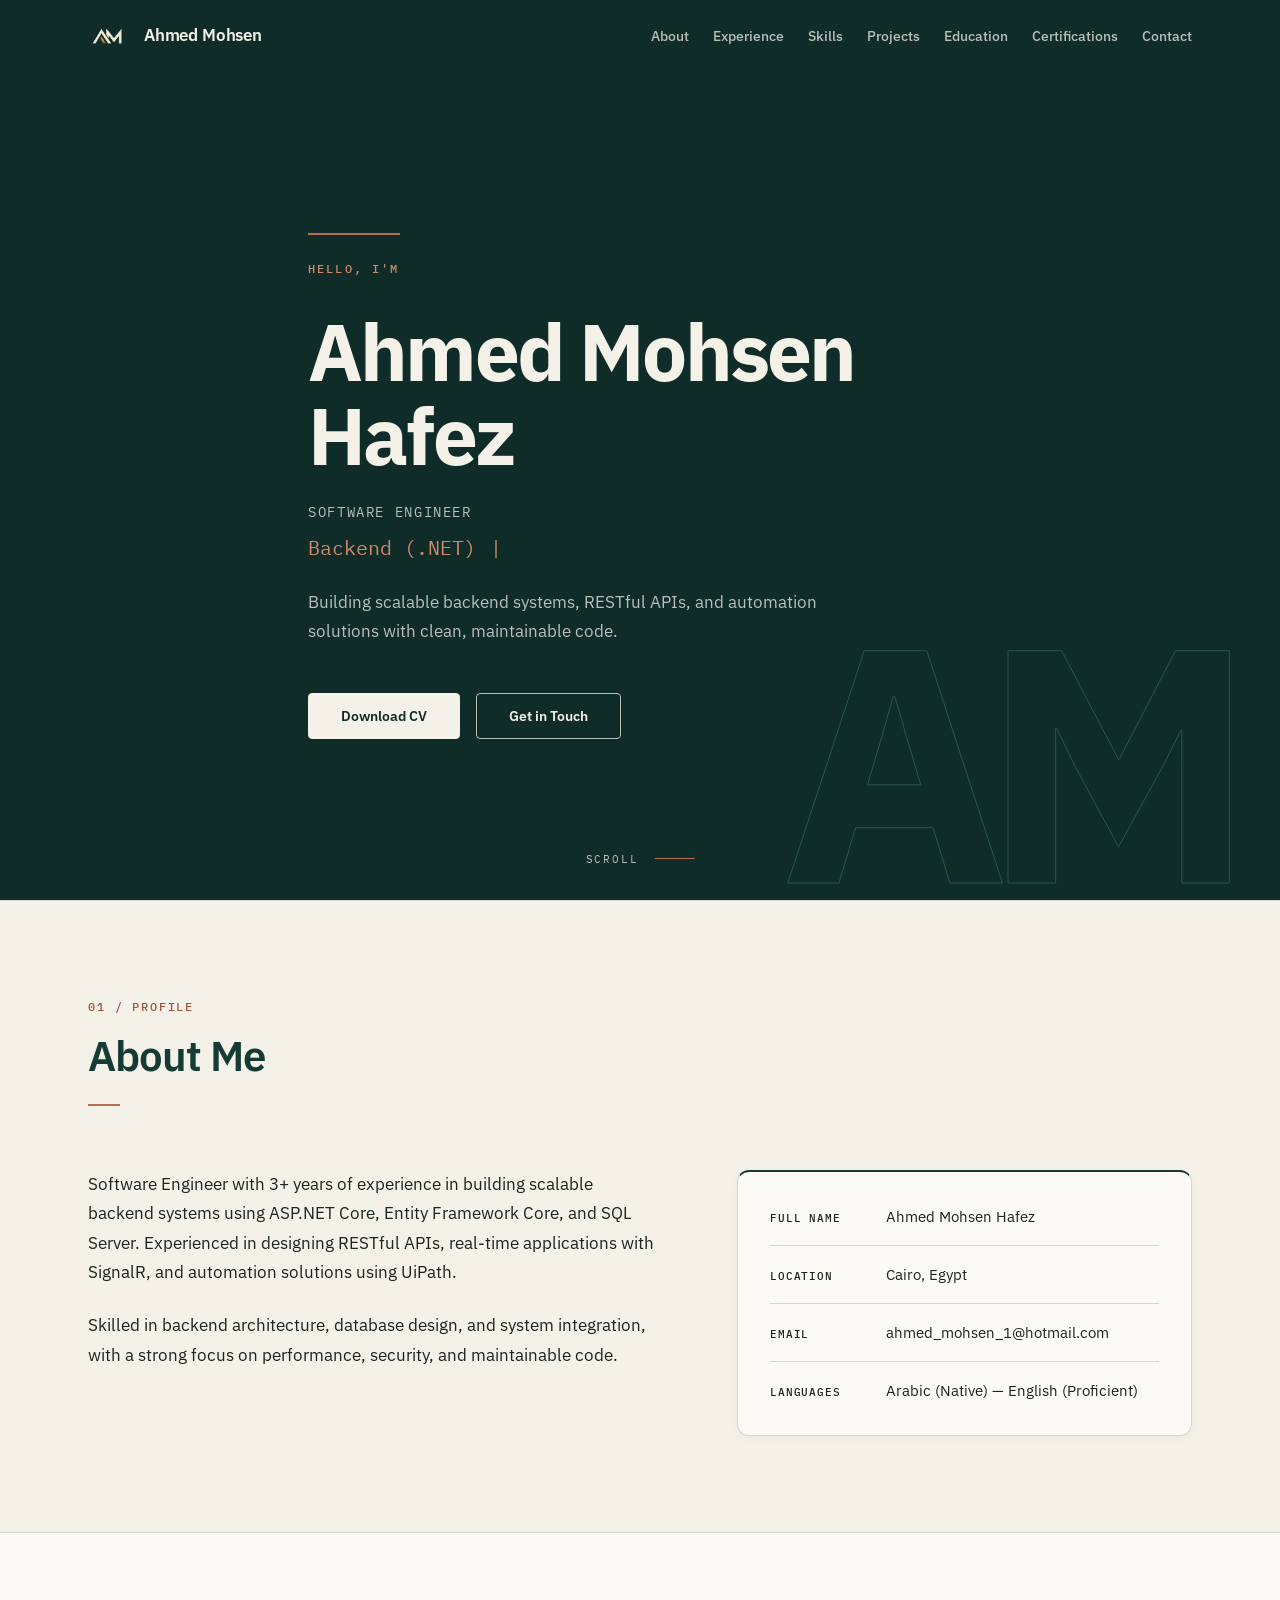
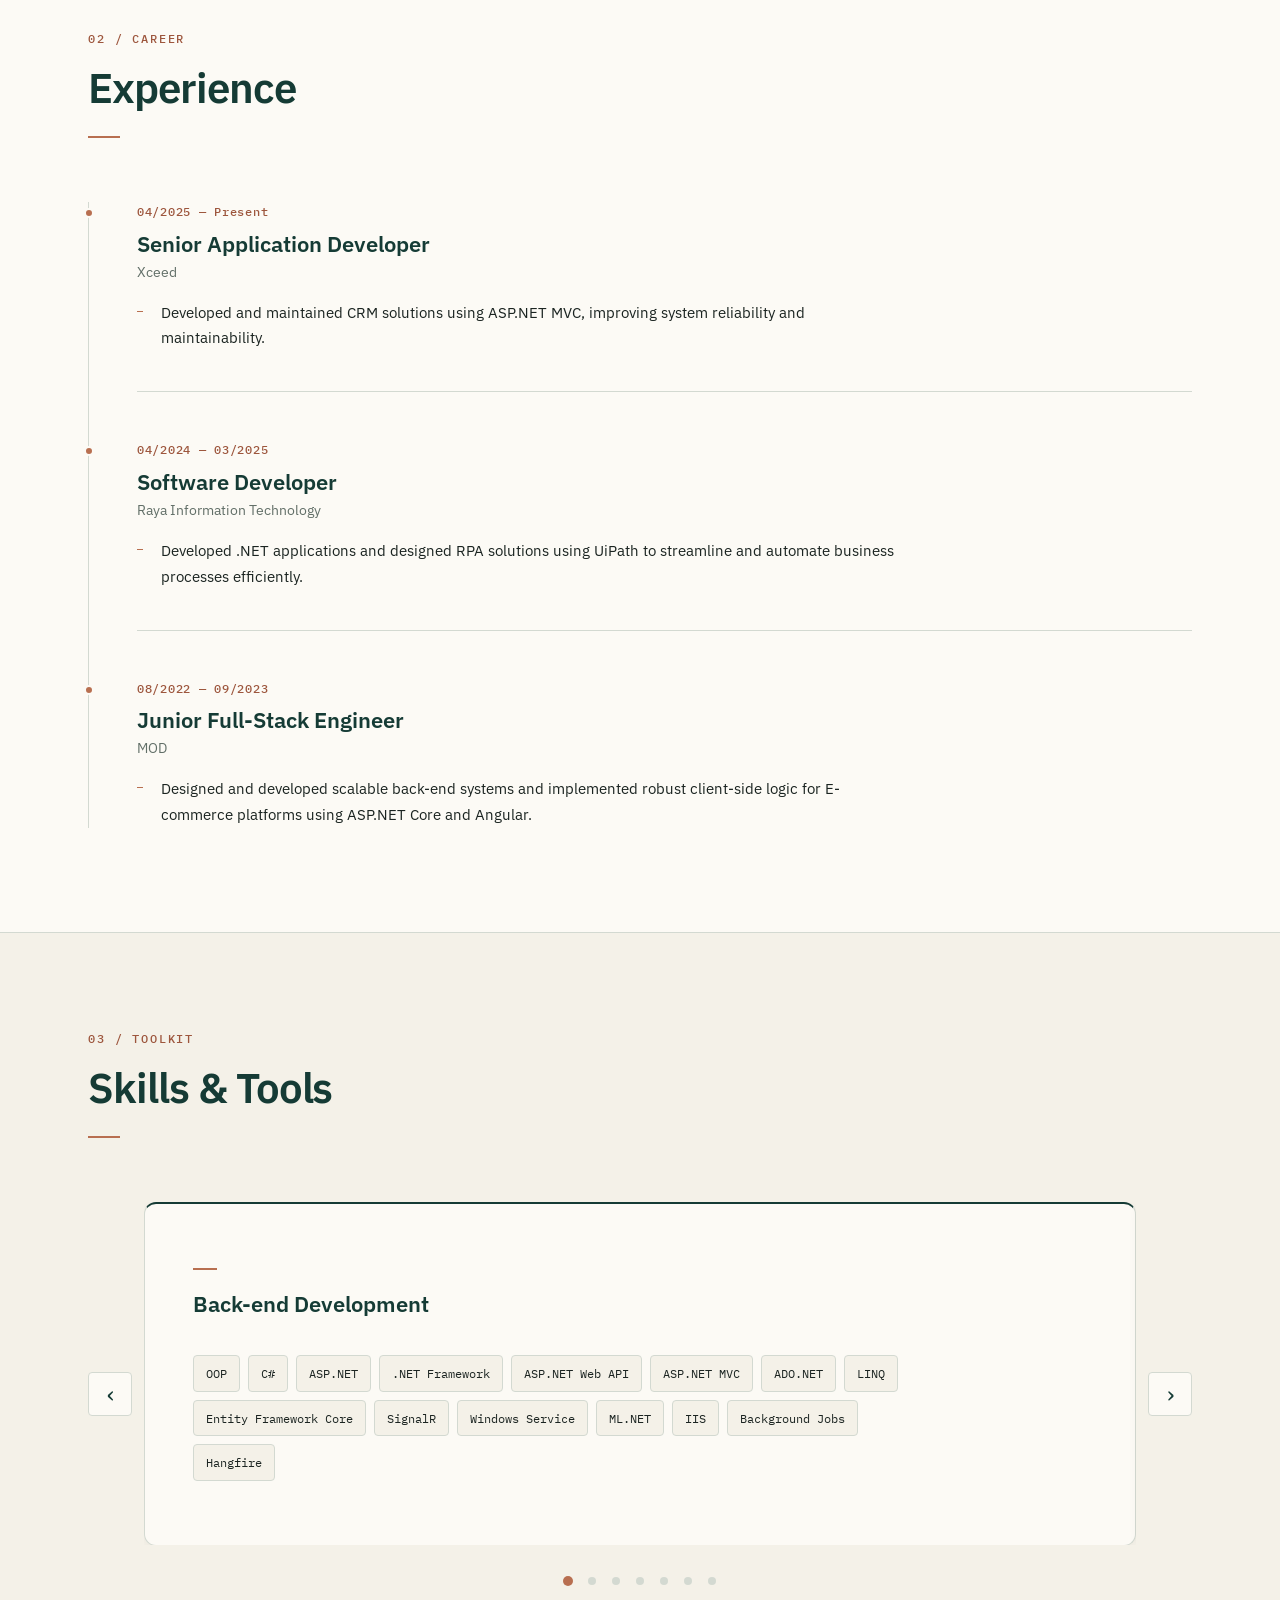
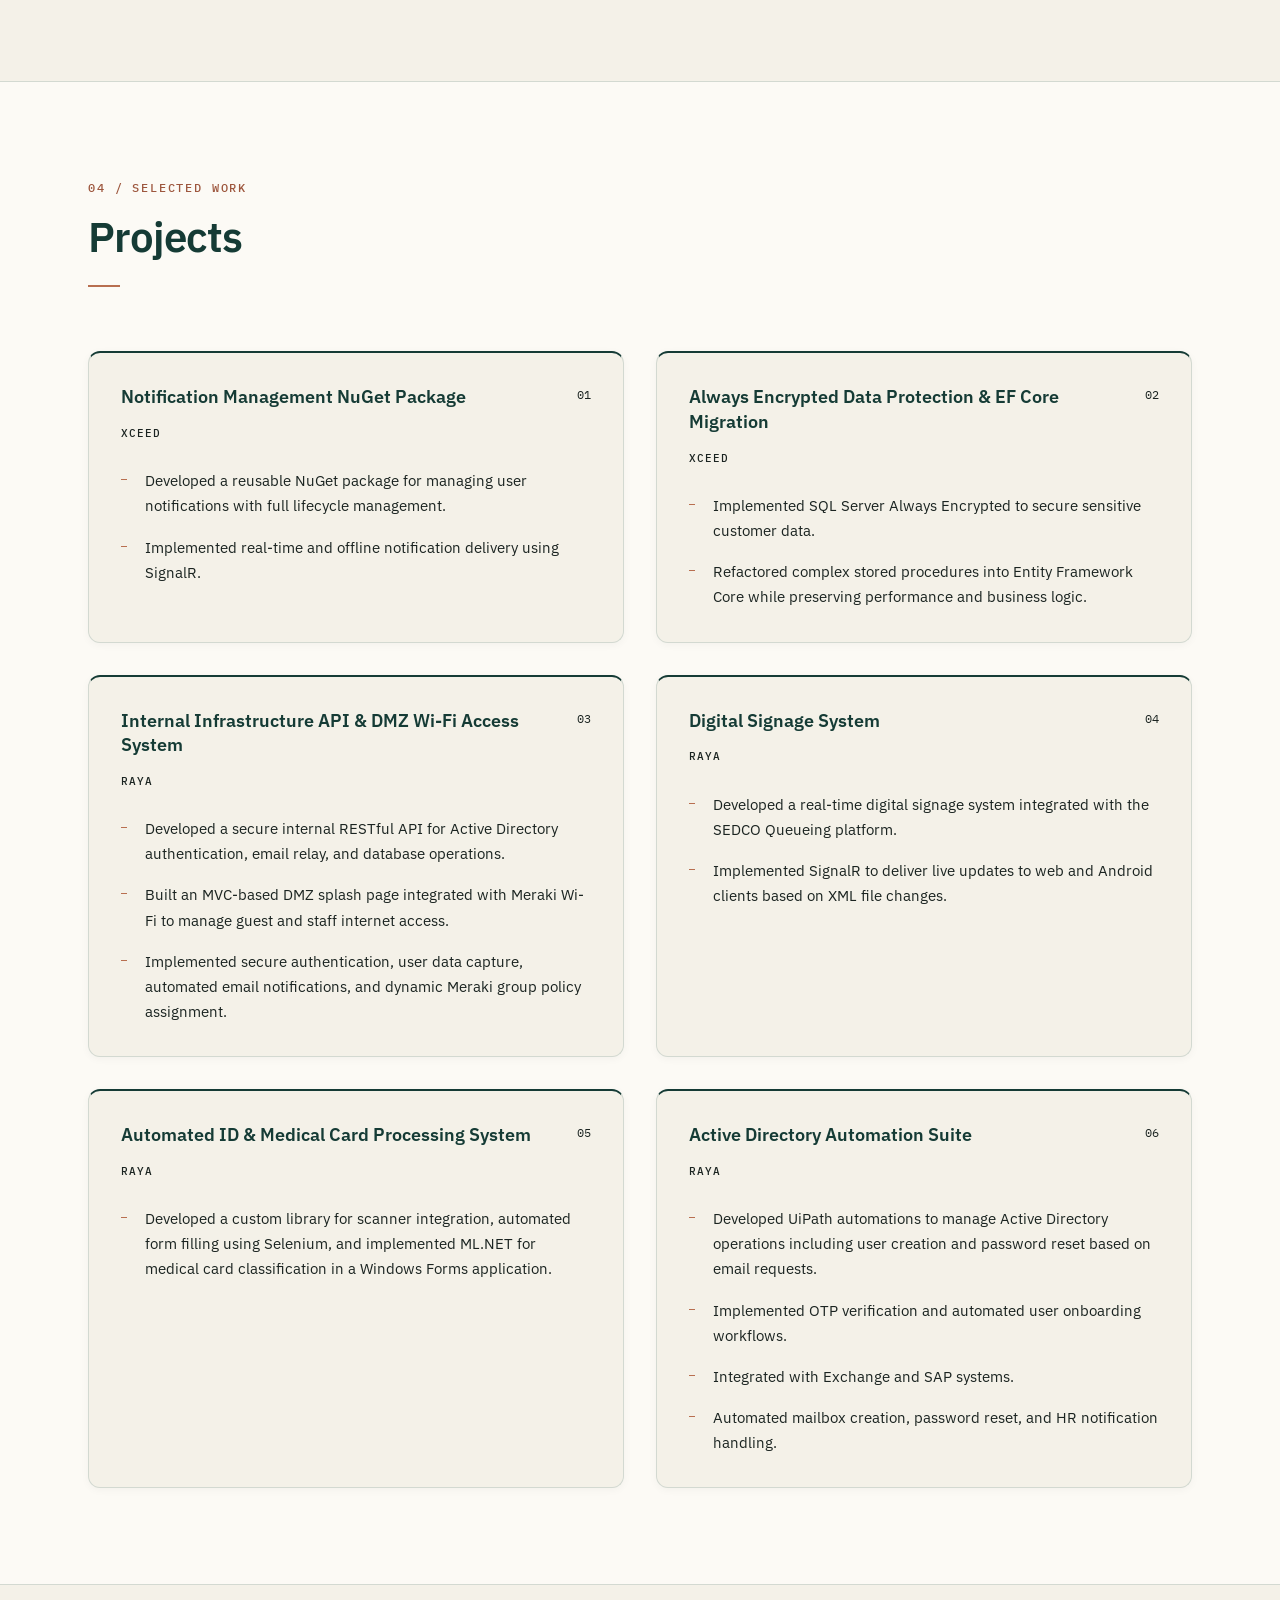
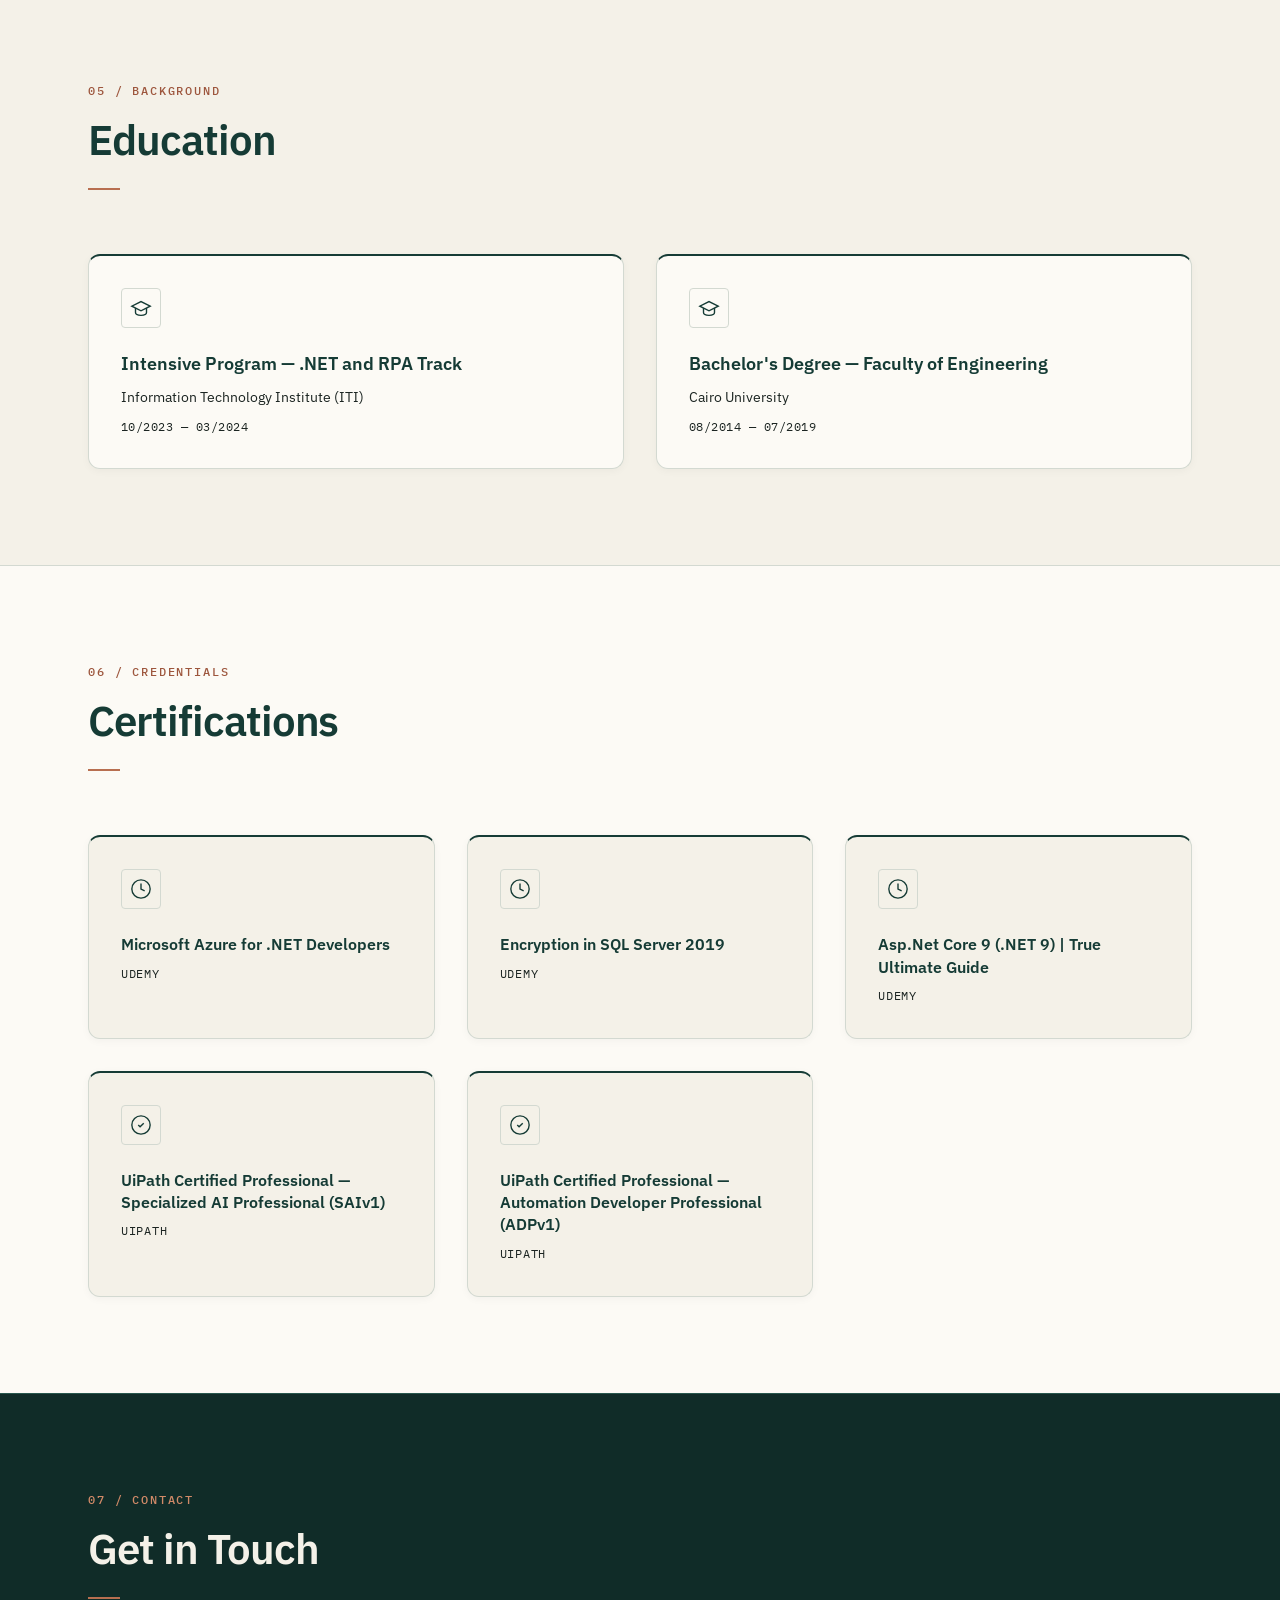
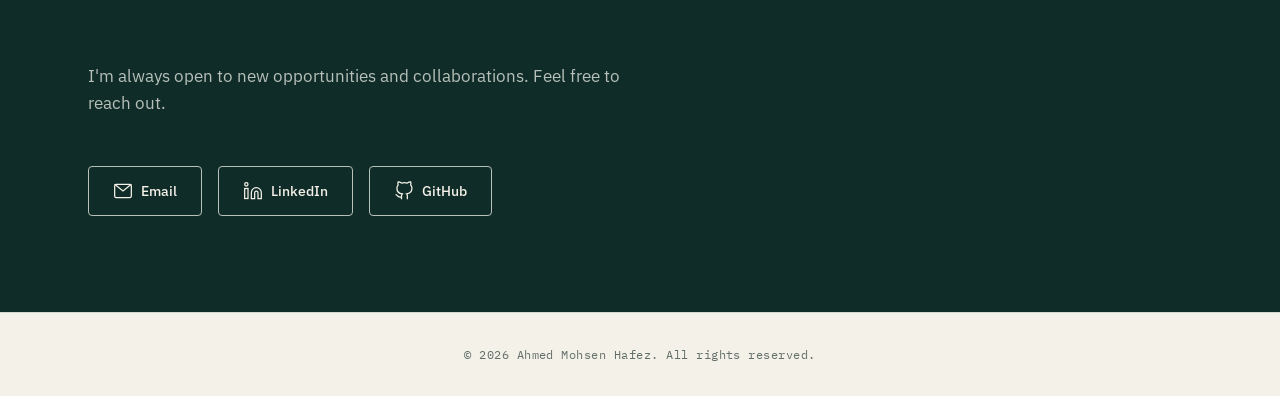
==== commit 4c2107cb: "phase 2" ====
--- a/Ahmed_Mohsen_Visual_Brand_New_System_Edition/index.html
+++ b/Ahmed_Mohsen_Visual_Brand_New_System_Edition/index.html
@@ -72,7 +72,6 @@
             <li><span class="about__label">Full Name</span><span>Ahmed Mohsen Hafez</span></li>
             <li><span class="about__label">Location</span><span>Cairo, Egypt</span></li>
             <li><span class="about__label">Email</span><span>ahmed_mohsen_1@hotmail.com</span></li>
-            <li><span class="about__label">Phone</span><span>+20 100 305 9689</span></li>
             <li><span class="about__label">Languages</span><span>Arabic (Native) &mdash; English (Proficient)</span></li>
           </ul>
         </div>
--- a/Ahmed_Mohsen_Visual_Brand_New_System_Edition/styles.css
+++ b/Ahmed_Mohsen_Visual_Brand_New_System_Edition/styles.css
@@ -35,7 +35,11 @@
   --max-width: 1200px;
   --nav-height: 72px;
 
-  --transition: 240ms ease;
+  --radius-sm: 4px;
+  --radius-md: 8px;
+  --radius-lg: 12px;
+  --ease: cubic-bezier(0.22, 0.61, 0.36, 1);
+  --transition: 240ms var(--ease);
 }
 
 *,
@@ -65,6 +69,11 @@
 img {
   max-width: 100%;
   display: block;
+}
+
+::selection {
+  background: var(--mid-pine);
+  color: var(--parchment);
 }
 
 a {
@@ -175,6 +184,7 @@
   gap: 5px;
   background: none;
   border: 1px solid var(--mid-pine);
+  border-radius: var(--radius-sm);
   padding: 9px;
   cursor: pointer;
 }
@@ -286,7 +296,7 @@
   line-height: 1;
   letter-spacing: -0.08em;
   color: transparent;
-  -webkit-text-stroke: 1px rgba(244, 241, 232, 0.09);
+  -webkit-text-stroke: 1px var(--mid-pine);
   user-select: none;
   pointer-events: none;
 }
@@ -325,7 +335,16 @@
   font-size: 0.9rem;
   font-weight: 600;
   border: 1px solid transparent;
-  transition: background-color var(--transition), color var(--transition), border-color var(--transition);
+  border-radius: var(--radius-sm);
+  transition: background-color var(--transition), color var(--transition), border-color var(--transition), transform var(--transition);
+}
+
+.btn:hover {
+  transform: translateY(-2px);
+}
+
+.btn:active {
+  transform: translateY(0);
 }
 
 .btn--primary {
@@ -343,7 +362,7 @@
 .btn--outline {
   background: transparent;
   color: var(--parchment);
-  border-color: rgba(244, 241, 232, 0.4);
+  border-color: var(--muted-on-dark);
 }
 
 .btn--outline:hover {
@@ -360,7 +379,7 @@
   border-top: 1px solid var(--line);
   opacity: 0;
   transform: translateY(16px);
-  transition: opacity 500ms ease, transform 500ms ease;
+  transition: opacity 500ms var(--ease), transform 500ms var(--ease);
 }
 
 .section--visible {
@@ -370,6 +389,7 @@
 
 .section--alt,
 .experience,
+.projects,
 .certifications {
   background: var(--ivory);
 }
@@ -426,8 +446,11 @@
 
 .about__info {
   border: 1px solid var(--line);
+  border-top: 2px solid var(--evergreen);
   background: var(--ivory);
+  border-radius: var(--radius-lg);
   padding: var(--space-4);
+  box-shadow: 0 2px 8px rgba(27, 36, 33, 0.04);
 }
 
 .about__info li {
@@ -454,7 +477,7 @@
   font-weight: 500;
   letter-spacing: 0.08em;
   text-transform: uppercase;
-  color: var(--muted-text);
+  color: var(--ink);
 }
 
 .about__info span:last-child {
@@ -494,10 +517,11 @@
   position: absolute;
   left: calc(-1 * var(--space-5) - 5px);
   top: 6px;
-  width: 9px;
-  height: 9px;
+  width: 10px;
+  height: 10px;
   background: var(--burnt-copper);
   border: 2px solid var(--ivory);
+  border-radius: 50%;
 }
 
 .timeline__content {
@@ -572,7 +596,7 @@
 
 .skills__track {
   display: flex;
-  transition: transform 0.5s ease;
+  transition: transform 0.5s var(--ease);
   will-change: transform;
 }
 
@@ -589,6 +613,9 @@
   min-height: 340px;
   background: var(--ivory);
   border: 1px solid var(--line);
+  border-top: 2px solid var(--evergreen);
+  border-radius: var(--radius-lg);
+  box-shadow: 0 2px 8px rgba(27, 36, 33, 0.04);
 }
 
 .skills__slide-title {
@@ -622,12 +649,14 @@
   color: var(--ink);
   background: var(--parchment);
   border: 1px solid var(--line);
-  transition: border-color var(--transition), color var(--transition);
+  border-radius: var(--radius-sm);
+  transition: border-color var(--transition), color var(--transition), background-color var(--transition);
   white-space: nowrap;
 }
 
 .skill__tag:hover {
   border-color: var(--evergreen);
+  background: var(--ivory);
   color: var(--evergreen);
 }
 
@@ -643,6 +672,7 @@
   justify-content: center;
   background: var(--ivory);
   border: 1px solid var(--line);
+  border-radius: var(--radius-sm);
   color: var(--evergreen);
   font-size: 1.5rem;
   line-height: 1;
@@ -651,7 +681,7 @@
 }
 
 .skills__arrow:hover {
-  background: var(--pale-green);
+  background: var(--fog);
   border-color: var(--evergreen);
 }
 
@@ -670,17 +700,20 @@
   height: 8px;
   background: var(--line);
   border: none;
+  border-radius: 50%;
   cursor: pointer;
   padding: 0;
-  transition: background-color var(--transition);
+  transition: background-color var(--transition), transform var(--transition);
 }
 
 .skills__dot:hover {
   background: var(--mid-pine);
+  transform: scale(1.25);
 }
 
 .skills__dot--active {
   background: var(--burnt-copper);
+  transform: scale(1.25);
 }
 
 @keyframes skillEnter {
@@ -689,7 +722,7 @@
 }
 
 .skills__slide--enter {
-  animation: skillEnter 0.35s ease forwards;
+  animation: skillEnter 0.35s var(--ease) forwards;
 }
 
 /* ============================================================
@@ -711,7 +744,18 @@
   background: var(--parchment);
   border: 1px solid var(--line);
   border-top: 2px solid var(--evergreen);
+  border-radius: var(--radius-lg);
   counter-increment: project;
+  box-shadow: 0 2px 8px rgba(27, 36, 33, 0.04);
+  transition: border-color var(--transition), background-color var(--transition), transform var(--transition), box-shadow var(--transition);
+}
+
+.project__card:hover {
+  border-color: var(--mid-pine);
+  border-top-color: var(--evergreen);
+  background: var(--ivory);
+  transform: translateY(-2px);
+  box-shadow: 0 6px 16px rgba(27, 36, 33, 0.08);
 }
 
 .project__card::before {
@@ -721,7 +765,7 @@
   right: var(--space-4);
   font-family: var(--font-mono);
   font-size: 0.75rem;
-  color: var(--copper-ink);
+  color: var(--ink);
 }
 
 .project__header {
@@ -744,7 +788,7 @@
   font-weight: 500;
   letter-spacing: 0.1em;
   text-transform: uppercase;
-  color: var(--muted-text);
+  color: var(--ink);
 }
 
 .project__desc {
@@ -791,6 +835,18 @@
   padding: var(--space-4);
   background: var(--ivory);
   border: 1px solid var(--line);
+  border-top: 2px solid var(--evergreen);
+  border-radius: var(--radius-lg);
+  box-shadow: 0 2px 8px rgba(27, 36, 33, 0.04);
+  transition: border-color var(--transition), background-color var(--transition), transform var(--transition), box-shadow var(--transition);
+}
+
+.edu__card:hover {
+  border-color: var(--mid-pine);
+  border-top-color: var(--evergreen);
+  background: var(--parchment);
+  transform: translateY(-2px);
+  box-shadow: 0 6px 16px rgba(27, 36, 33, 0.08);
 }
 
 .edu__icon {
@@ -800,6 +856,7 @@
   align-items: center;
   justify-content: center;
   border: 1px solid var(--line);
+  border-radius: var(--radius-sm);
   margin-bottom: var(--space-3);
   color: var(--evergreen);
 }
@@ -827,7 +884,7 @@
   font-family: var(--font-mono);
   font-size: 0.75rem;
   letter-spacing: 0.04em;
-  color: var(--copper-ink);
+  color: var(--ink);
 }
 
 /* ============================================================
@@ -847,12 +904,18 @@
   padding: var(--space-4);
   background: var(--parchment);
   border: 1px solid var(--line);
-  transition: border-color var(--transition), background-color var(--transition);
+  border-top: 2px solid var(--evergreen);
+  border-radius: var(--radius-lg);
+  box-shadow: 0 2px 8px rgba(27, 36, 33, 0.04);
+  transition: border-color var(--transition), background-color var(--transition), transform var(--transition), box-shadow var(--transition);
 }
 
 .cert__card:hover {
-  border-color: var(--evergreen);
-  background: var(--pale-green);
+  border-color: var(--mid-pine);
+  border-top-color: var(--evergreen);
+  background: var(--ivory);
+  transform: translateY(-2px);
+  box-shadow: 0 6px 16px rgba(27, 36, 33, 0.08);
 }
 
 .cert__icon {
@@ -862,6 +925,7 @@
   align-items: center;
   justify-content: center;
   border: 1px solid var(--line);
+  border-radius: var(--radius-sm);
   margin-bottom: var(--space-3);
   color: var(--evergreen);
 }
@@ -884,7 +948,7 @@
   font-size: 0.75rem;
   letter-spacing: 0.06em;
   text-transform: uppercase;
-  color: var(--muted-text);
+  color: var(--ink);
 }
 
 /* ============================================================
@@ -923,11 +987,12 @@
   align-items: center;
   gap: var(--space-1);
   padding: 12px var(--space-3);
-  border: 1px solid rgba(244, 241, 232, 0.28);
+  border: 1px solid var(--muted-on-dark);
+  border-radius: var(--radius-sm);
   font-size: 0.9rem;
   font-weight: 500;
   color: var(--parchment);
-  transition: border-color var(--transition), background-color var(--transition);
+  transition: border-color var(--transition), background-color var(--transition), color var(--transition), transform var(--transition);
 }
 
 .contact__link svg {
@@ -939,6 +1004,7 @@
   border-color: var(--copper-light);
   background: var(--dark-raised);
   color: var(--copper-light);
+  transform: translateY(-2px);
 }
 
 /* ============================================================
@@ -975,6 +1041,7 @@
   justify-content: center;
   background: var(--evergreen);
   border: 1px solid var(--mid-pine);
+  border-radius: var(--radius-md);
   color: var(--parchment);
   cursor: pointer;
   opacity: 0;
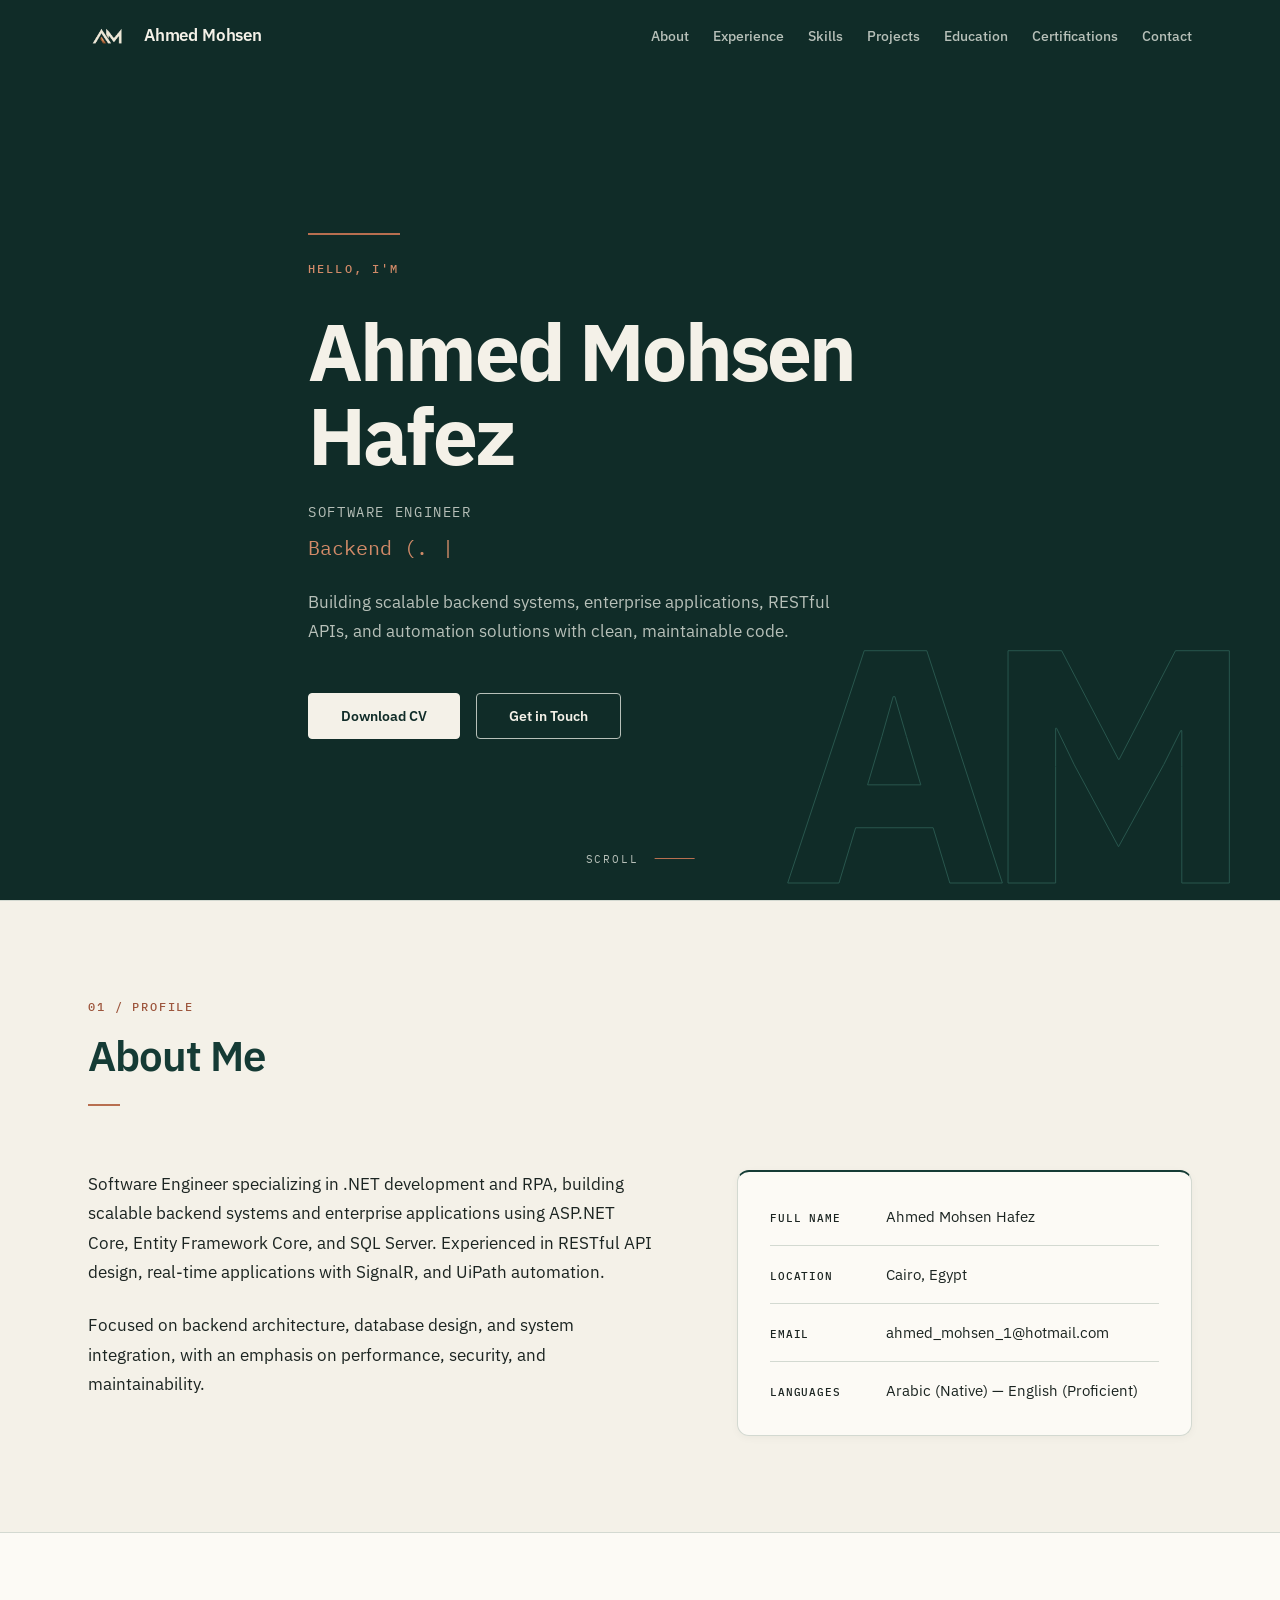
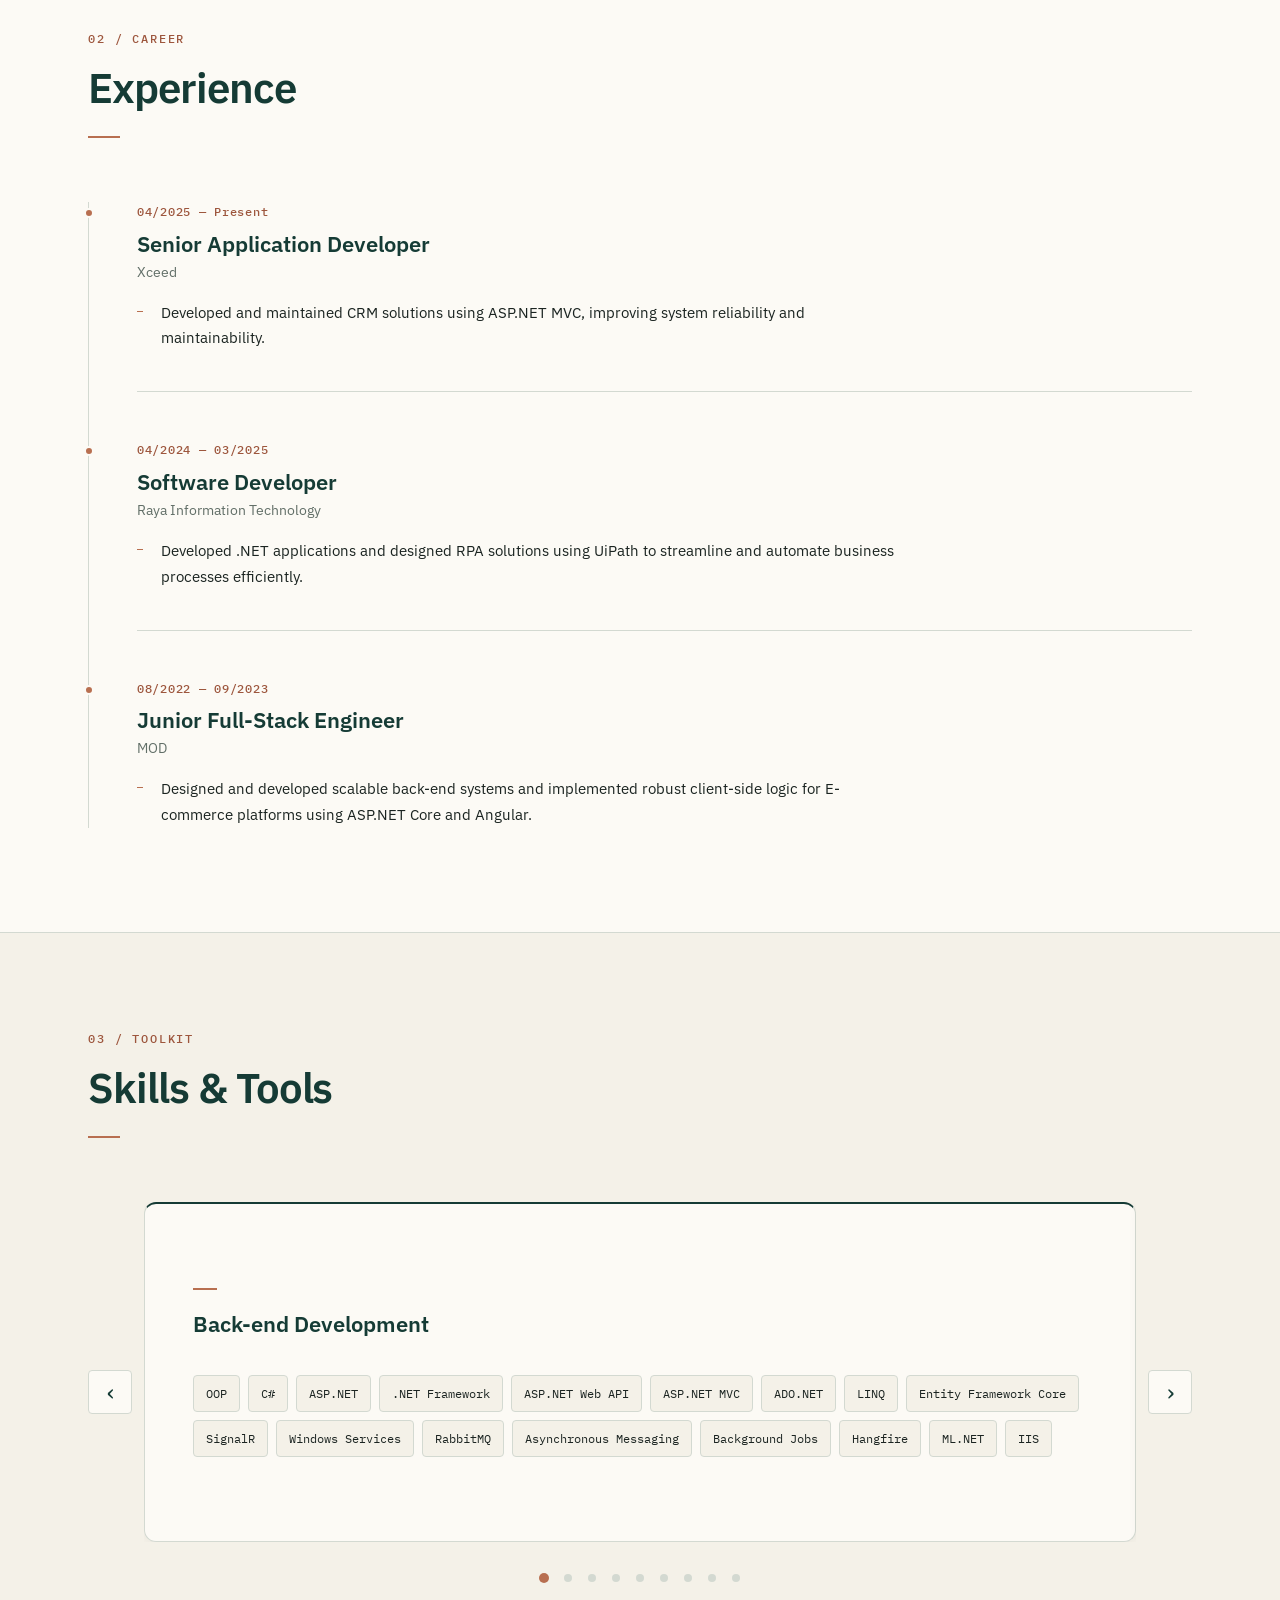
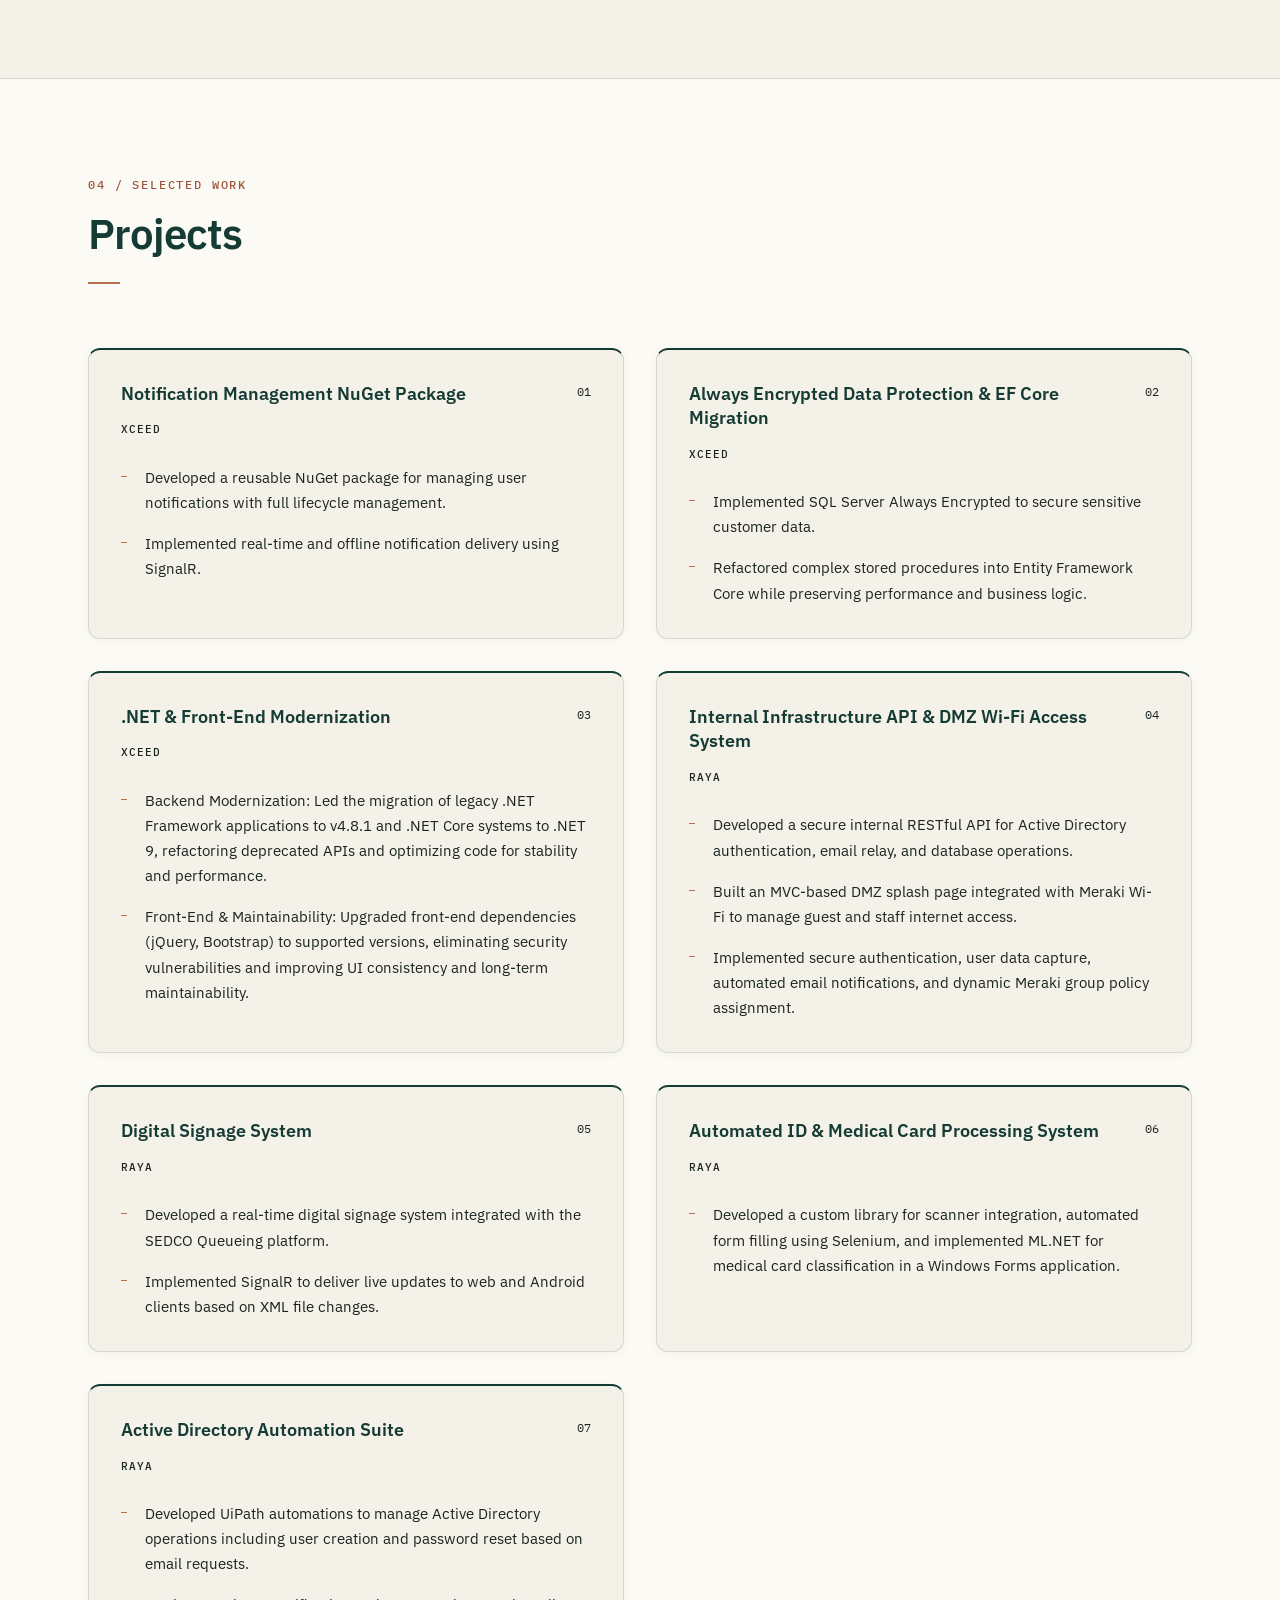
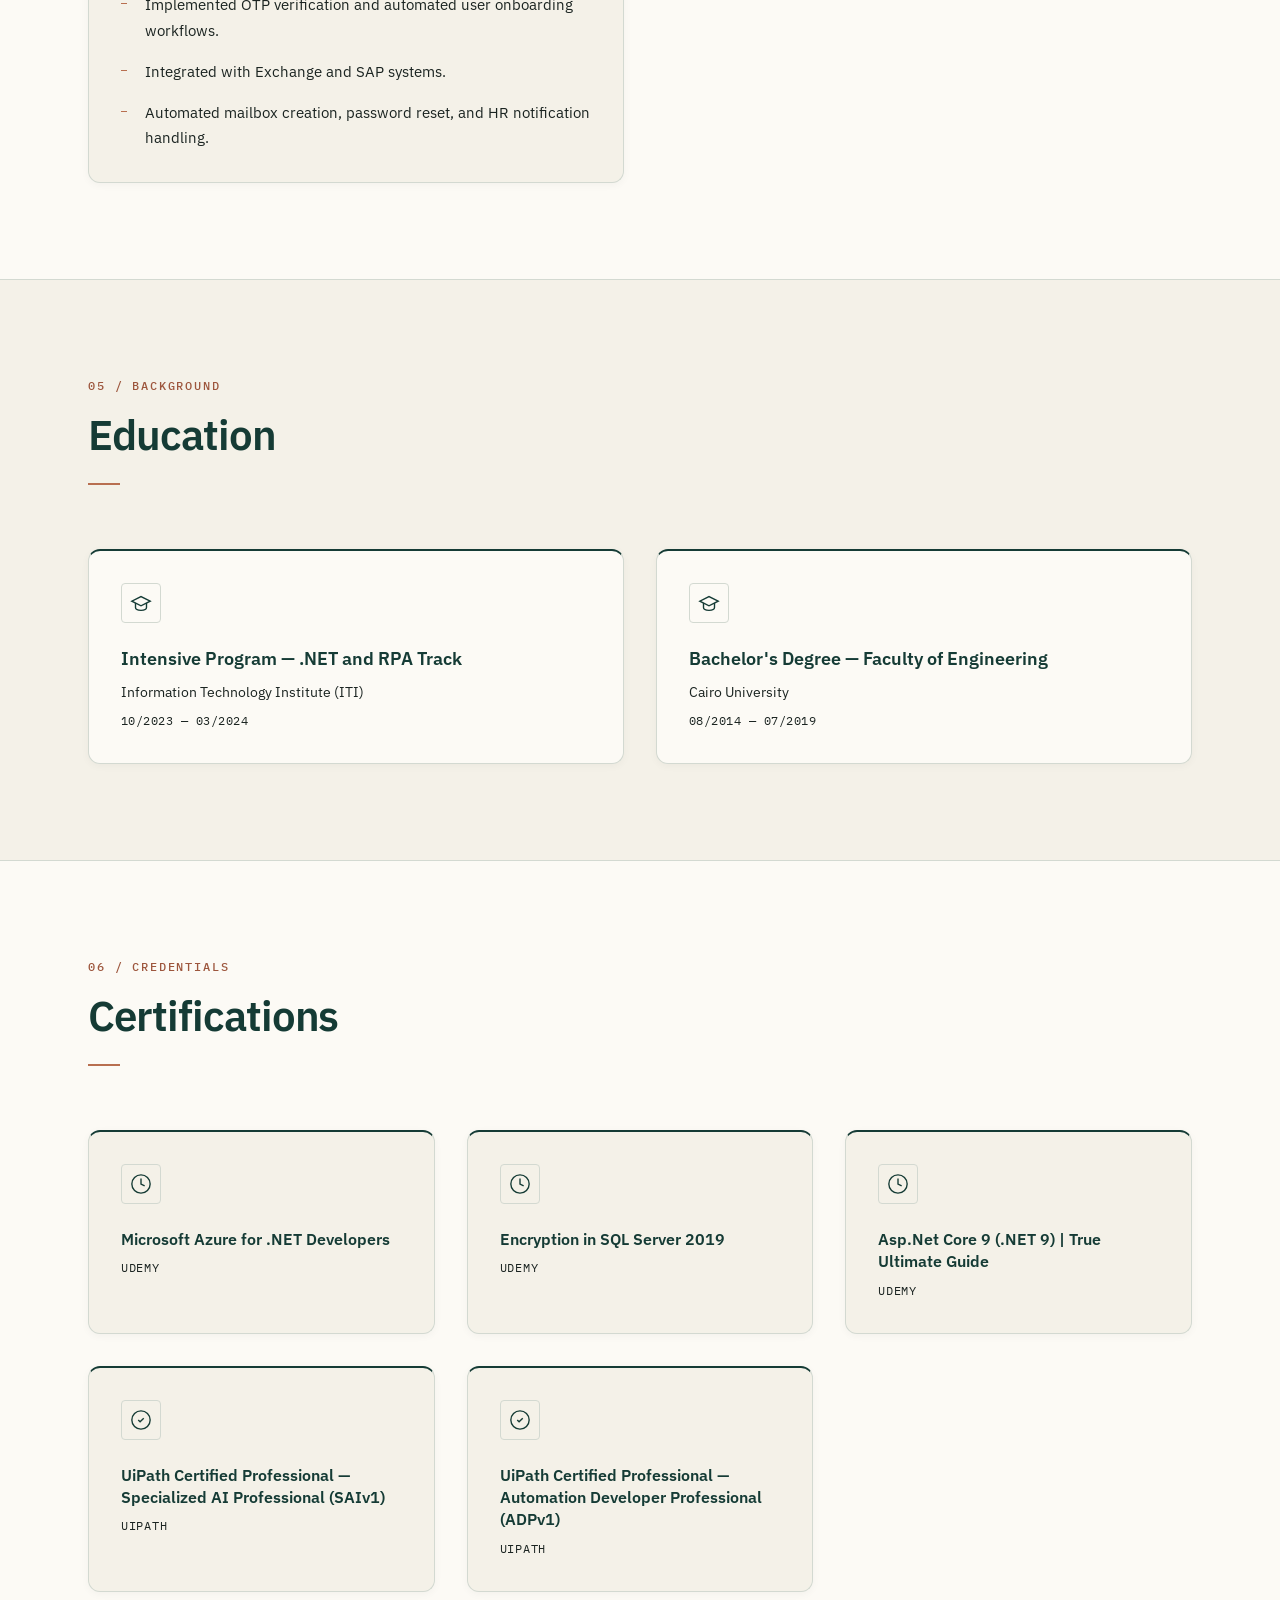
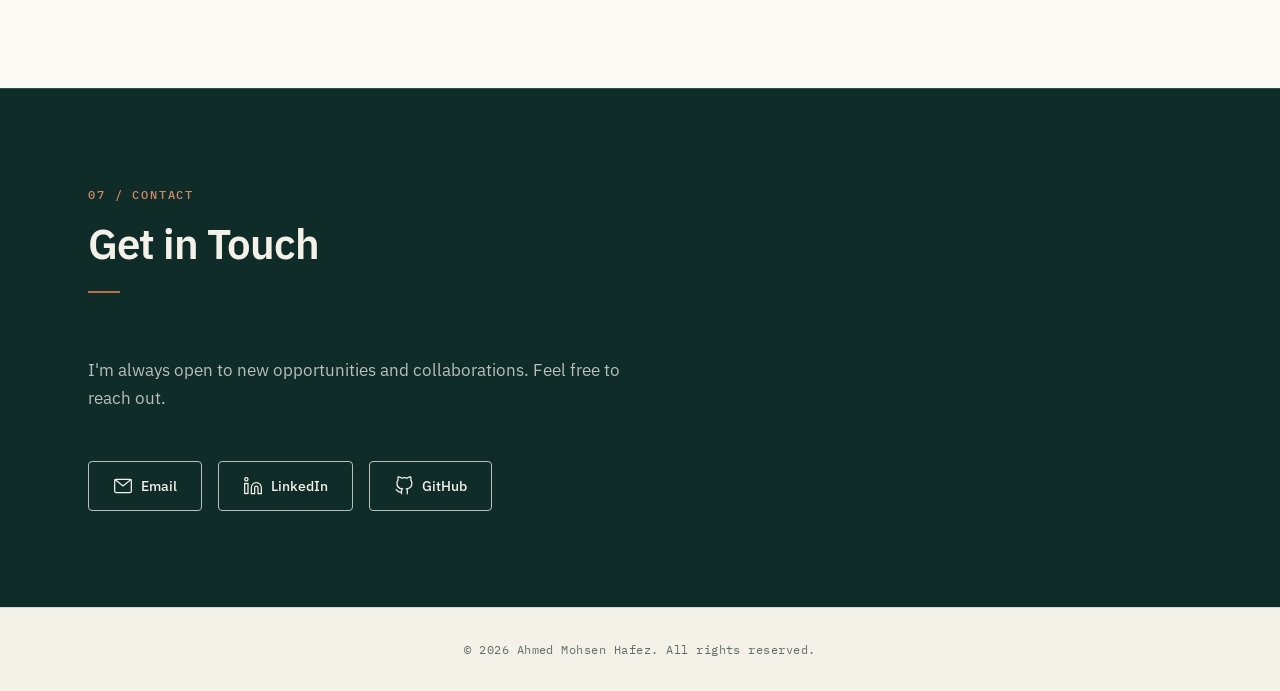
==== commit d06dea65: "V.1" ====
--- a/Ahmed_Mohsen_Visual_Brand_New_System_Edition/index.html
+++ b/Ahmed_Mohsen_Visual_Brand_New_System_Edition/index.html
@@ -45,7 +45,7 @@
           <span class="hero__role-text" id="roleText"></span>
           <span class="hero__cursor" aria-hidden="true">|</span>
         </p>
-        <p class="hero__tagline">Building scalable backend systems, RESTful APIs, and automation solutions with clean, maintainable code.</p>
+        <p class="hero__tagline">Building scalable backend systems, enterprise applications, RESTful APIs, and automation solutions with clean, maintainable code.</p>
         <div class="hero__actions">
           <a href="Assets/Ahmed_Mohsen_Resume.pdf" class="btn btn--primary" id="downloadCV">Download CV</a>
           <a href="#contact" class="btn btn--outline">Get in Touch</a>
@@ -65,8 +65,8 @@
         </div>
         <div class="about__content">
           <div class="about__text">
-            <p>Software Engineer with 3+ years of experience in building scalable backend systems using ASP.NET Core, Entity Framework Core, and SQL Server. Experienced in designing RESTful APIs, real-time applications with SignalR, and automation solutions using UiPath.</p>
-            <p>Skilled in backend architecture, database design, and system integration, with a strong focus on performance, security, and maintainable code.</p>
+            <p>Software Engineer specializing in .NET development and RPA, building scalable backend systems and enterprise applications using ASP.NET Core, Entity Framework Core, and SQL Server. Experienced in RESTful API design, real-time applications with SignalR, and UiPath automation.</p>
+            <p>Focused on backend architecture, database design, and system integration, with an emphasis on performance, security, and maintainability.</p>
           </div>
           <ul class="about__info">
             <li><span class="about__label">Full Name</span><span>Ahmed Mohsen Hafez</span></li>
@@ -128,8 +128,8 @@
           <p class="section__eyebrow">03 / Toolkit</p>
           <h2 class="section__title">Skills &amp; Tools</h2>
         </div>
-        <div class="skills__carousel" id="skillsCarousel">
-          <button class="skills__arrow skills__arrow--prev" aria-label="Previous skill category">&#8249;</button>
+        <div class="skills__carousel" id="skillsCarousel" role="group" aria-label="Skills carousel">
+          <button type="button" class="skills__arrow skills__arrow--prev" aria-label="Previous skill category">&#8249;</button>
           <div class="skills__viewport">
           <div class="skills__track" id="skillsTrack">
             <div class="skills__slide" data-index="0">
@@ -145,11 +145,13 @@
                 <span class="skill__tag">LINQ</span>
                 <span class="skill__tag">Entity Framework Core</span>
                 <span class="skill__tag">SignalR</span>
-                <span class="skill__tag">Windows Service</span>
+                <span class="skill__tag">Windows Services</span>
+                <span class="skill__tag">RabbitMQ</span>
+                <span class="skill__tag">Asynchronous Messaging</span>
+                <span class="skill__tag">Background Jobs</span>
+                <span class="skill__tag">Hangfire</span>
                 <span class="skill__tag">ML.NET</span>
                 <span class="skill__tag">IIS</span>
-                <span class="skill__tag">Background Jobs</span>
-                <span class="skill__tag">Hangfire</span>
               </div>
             </div>
             <div class="skills__slide" data-index="1">
@@ -174,14 +176,6 @@
               </div>
             </div>
             <div class="skills__slide" data-index="3">
-              <h3 class="skills__slide-title">Version Control</h3>
-              <div class="skills__tags">
-                <span class="skill__tag">Git</span>
-                <span class="skill__tag">GitHub</span>
-                <span class="skill__tag">Azure DevOps</span>
-              </div>
-            </div>
-            <div class="skills__slide" data-index="4">
               <h3 class="skills__slide-title">Database</h3>
               <div class="skills__tags">
                 <span class="skill__tag">Transact-SQL (T-SQL)</span>
@@ -191,11 +185,37 @@
                 <span class="skill__tag">Redis</span>
                 <span class="skill__tag">SSIS</span>
                 <span class="skill__tag">SSRS</span>
+              </div>
+            </div>
+            <div class="skills__slide" data-index="4">
+              <h3 class="skills__slide-title">Cloud Platforms &amp; Services</h3>
+              <div class="skills__tags">
+                <span class="skill__tag">Microsoft Azure</span>
+                <span class="skill__tag">Azure App Service</span>
+                <span class="skill__tag">Azure Storage</span>
+                <span class="skill__tag">Azure Service Bus</span>
                 <span class="skill__tag">Azure SQL</span>
                 <span class="skill__tag">Azure Cosmos DB</span>
               </div>
             </div>
             <div class="skills__slide" data-index="5">
+              <h3 class="skills__slide-title">Version Control</h3>
+              <div class="skills__tags">
+                <span class="skill__tag">Git</span>
+                <span class="skill__tag">GitHub</span>
+                <span class="skill__tag">Azure DevOps</span>
+              </div>
+            </div>
+            <div class="skills__slide" data-index="6">
+              <h3 class="skills__slide-title">AI-Powered Development Tools</h3>
+              <div class="skills__tags">
+                <span class="skill__tag">Claude Code</span>
+                <span class="skill__tag">OpenCode</span>
+                <span class="skill__tag">Google Antigravity</span>
+                <span class="skill__tag">GitHub Copilot</span>
+              </div>
+            </div>
+            <div class="skills__slide" data-index="7">
               <h3 class="skills__slide-title">Others &amp; Tools</h3>
               <div class="skills__tags">
                 <span class="skill__tag">CI / CD</span>
@@ -209,7 +229,7 @@
                 <span class="skill__tag">Postman</span>
               </div>
             </div>
-            <div class="skills__slide" data-index="6">
+            <div class="skills__slide" data-index="8">
               <h3 class="skills__slide-title">Soft Skills</h3>
               <div class="skills__tags">
                 <span class="skill__tag">Bias for Action</span>
@@ -220,7 +240,7 @@
             </div>
           </div>
           </div>
-          <button class="skills__arrow skills__arrow--next" aria-label="Next skill category">&#8250;</button>
+          <button type="button" class="skills__arrow skills__arrow--next" aria-label="Next skill category">&#8250;</button>
           <div class="skills__dots" id="skillsDots"></div>
         </div>
       </div>
@@ -251,6 +271,16 @@
             <ul class="project__desc">
               <li>Implemented SQL Server Always Encrypted to secure sensitive customer data.</li>
               <li>Refactored complex stored procedures into Entity Framework Core while preserving performance and business logic.</li>
+            </ul>
+          </div>
+          <div class="project__card">
+            <div class="project__header">
+              <h3 class="project__title">.NET &amp; Front-End Modernization</h3>
+              <span class="project__org">Xceed</span>
+            </div>
+            <ul class="project__desc">
+              <li>Backend Modernization: Led the migration of legacy .NET Framework applications to v4.8.1 and .NET Core systems to .NET 9, refactoring deprecated APIs and optimizing code for stability and performance.</li>
+              <li>Front-End &amp; Maintainability: Upgraded front-end dependencies (jQuery, Bootstrap) to supported versions, eliminating security vulnerabilities and improving UI consistency and long-term maintainability.</li>
             </ul>
           </div>
           <div class="project__card">
--- a/Ahmed_Mohsen_Visual_Brand_New_System_Edition/styles.css
+++ b/Ahmed_Mohsen_Visual_Brand_New_System_Edition/styles.css
@@ -638,7 +638,7 @@
   display: flex;
   flex-wrap: wrap;
   gap: var(--space-1);
-  max-width: 720px;
+  width: 100%;
 }
 
 .skill__tag {
@@ -685,6 +685,13 @@
   border-color: var(--evergreen);
 }
 
+.skills__arrow:focus-visible {
+  outline: none;
+  background: var(--fog);
+  border-color: var(--evergreen);
+  box-shadow: 0 0 0 3px rgba(21, 59, 53, 0.12);
+}
+
 .skills__arrow--prev { left: 0; }
 .skills__arrow--next { right: 0; }
 
@@ -707,6 +714,12 @@
 }
 
 .skills__dot:hover {
+  background: var(--mid-pine);
+  transform: scale(1.25);
+}
+
+.skills__dot:focus-visible {
+  outline: none;
   background: var(--mid-pine);
   transform: scale(1.25);
 }
